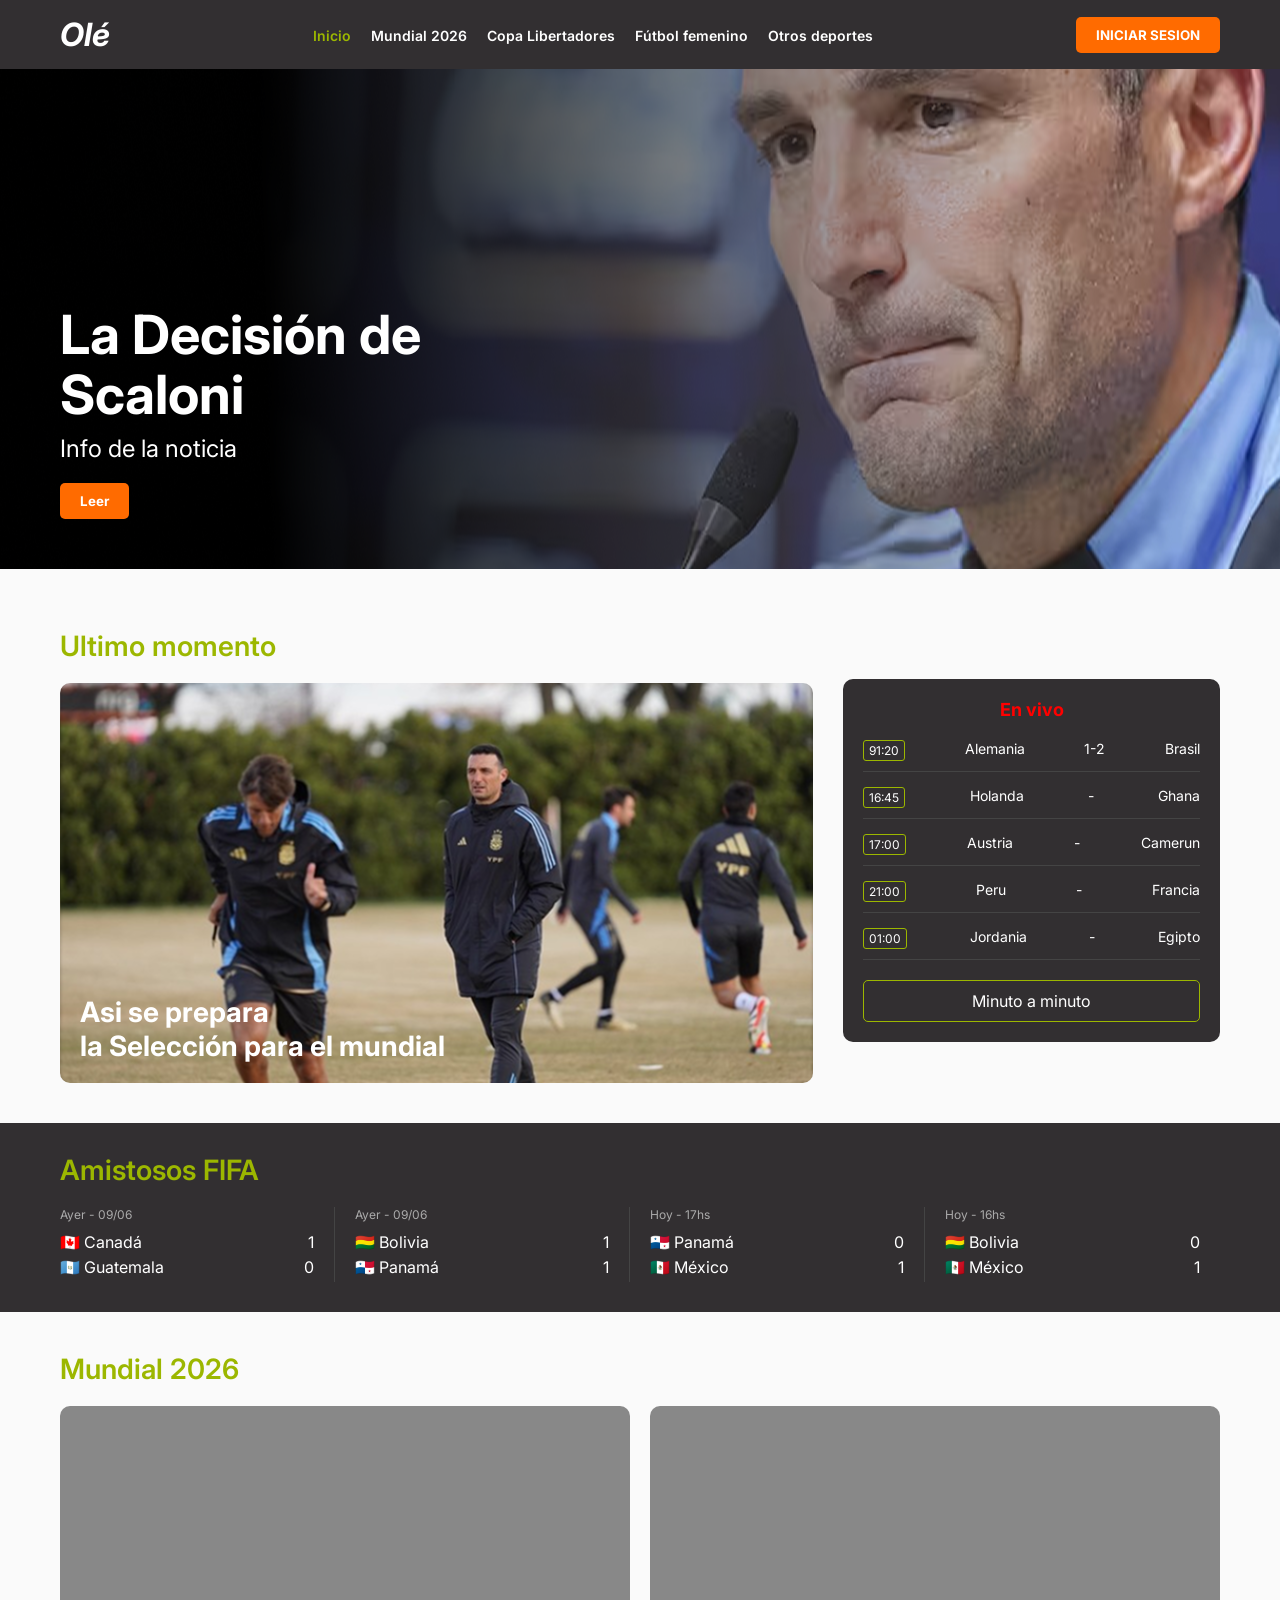
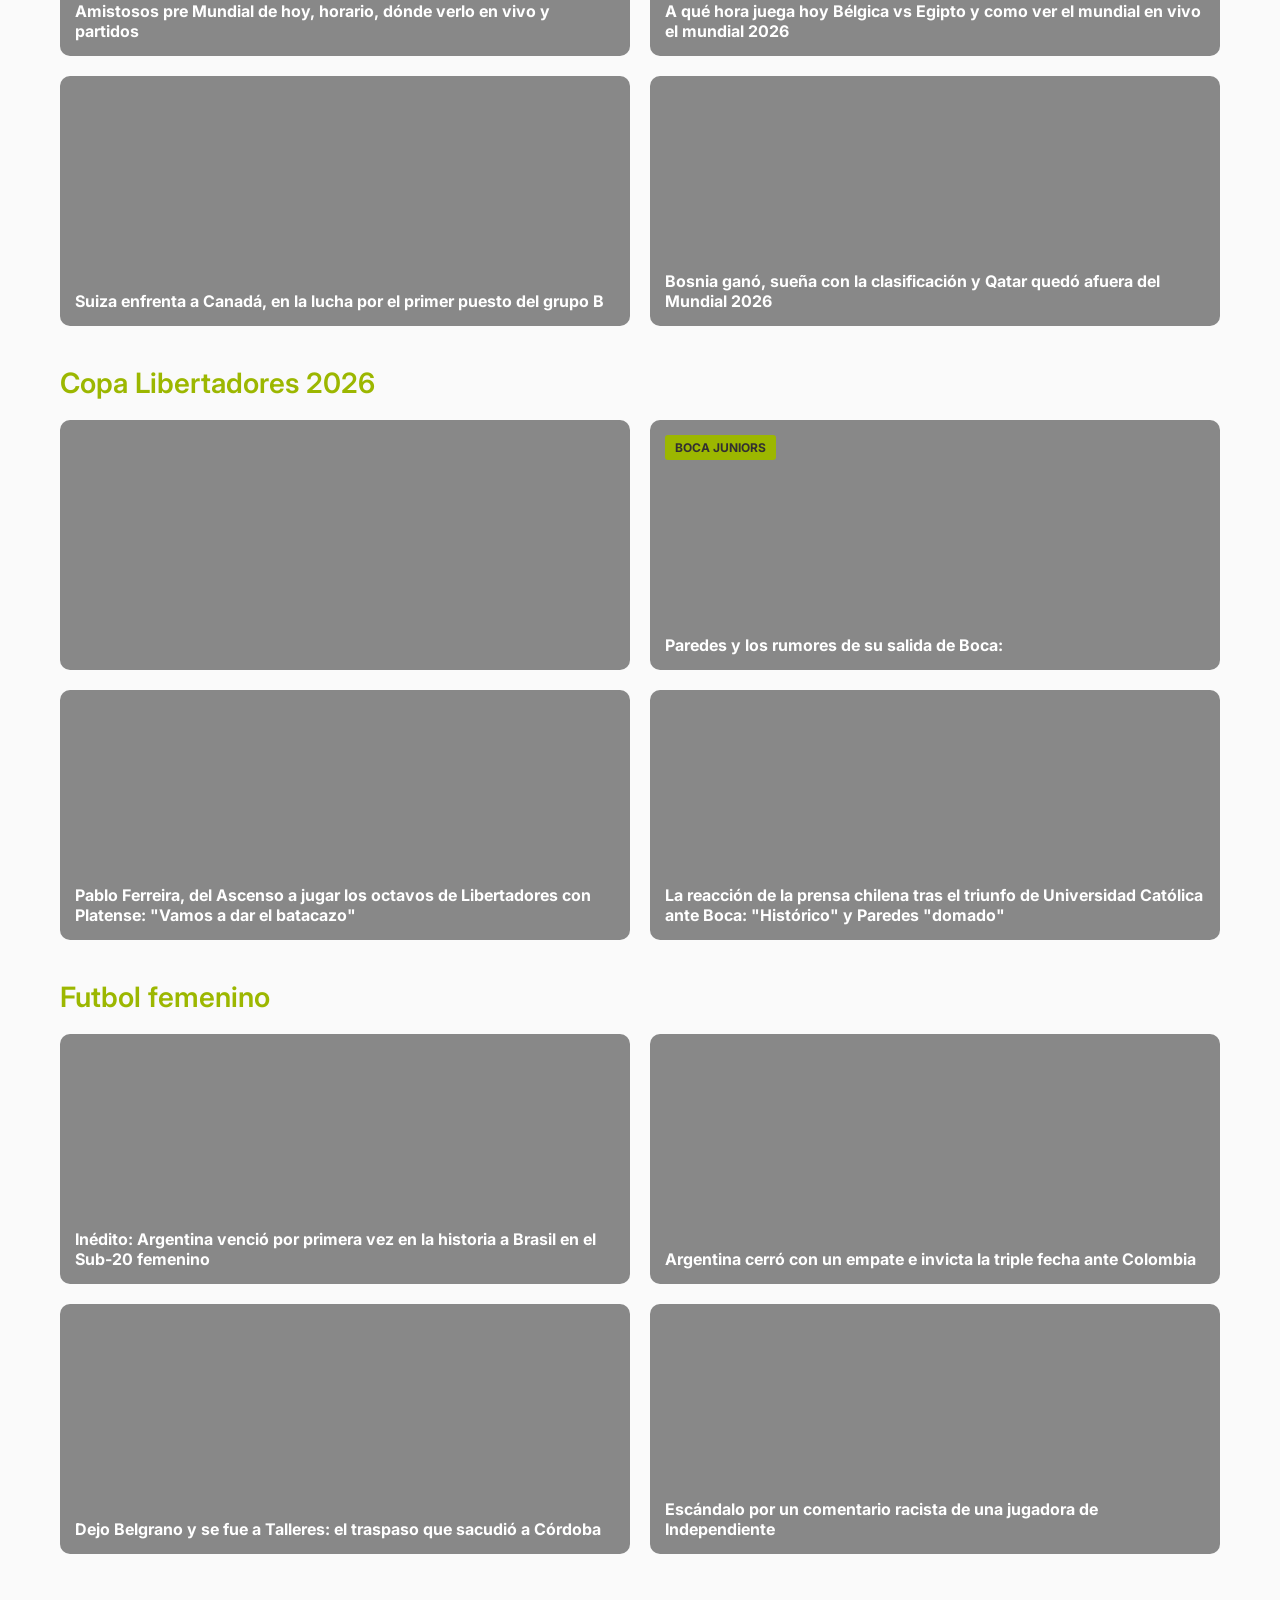
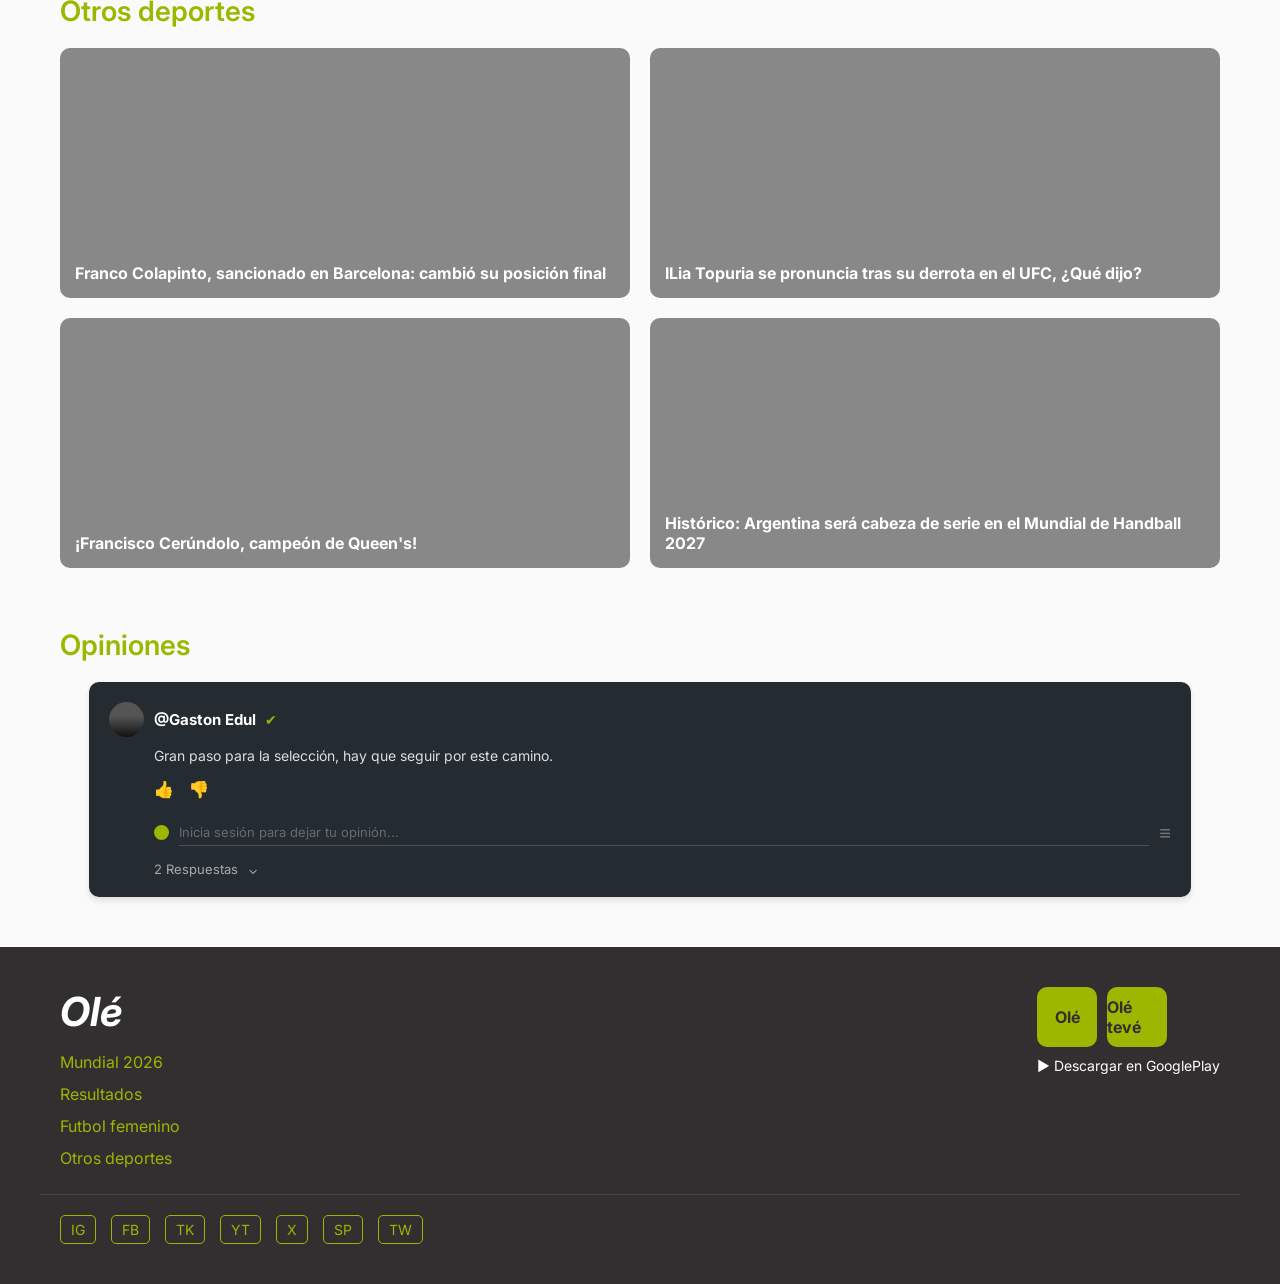
==== OleWEB-main/OleWEB-main/DiarioOle/index.html @ 4433b00c "Add files via upload" ====
<!DOCTYPE html>
<html lang="es">
<head>
    <meta charset="UTF-8">
    <meta name="viewport" content="width=device-width, initial-scale=1.0">
    <title>Olé - Inicio</title>
    <link href="https://fonts.googleapis.com/css2?family=Inter:wght@400;600;700&display=swap" rel="stylesheet">
    <link rel="stylesheet" href="style.css">
</head>
<body>

    <header class="main-header">
        <div class="container header-container">
            <div class="hamburger-menu" onclick="toggleMenu()">☰</div>
        <div class="logo" onclick="window.location.href='index.html'">Olé</div>
            <nav class="main-nav" id="mainNav">
                <ul>
                    <li><a href="index.html" class="active">Inicio</a></li>
                    <li><a href="mundial2026.html">Mundial 2026</a></li>
                    <li><a href="copalibertadores.html">Copa Libertadores</a></li>
                    <li><a href="femenino.html">Fútbol femenino</a></li>
                    <li><a href="otros-deportes.html">Otros deportes</a></li>
                </ul>
            </nav>
            
            <div class="auth-section">
                <div id="login-btn-container">
                    <button class="btn-login" onclick="toggleLoginModal()">INICIAR SESION</button>
                </div>
                <div id="user-profile-container" style="display: none; align-items: center; gap: 10px; color: white; font-weight: bold; cursor: pointer;" onclick="window.location.href='perfil.html'" title="Ver mi perfil">
                    <div style="width: 35px; height: 35px; background-color: var(--text-green); border-radius: 50%; display: flex; align-items: center; justify-content: center; font-size: 14px; color: var(--bg-dark);">US</div>
                    <span class="user-name-hide-mobile">Usuario</span>
                </div>
            </div>
        </div>
    </header>

    <section class="hero img-placeholder" style="background-image: url('img/1.png');">
        <div class="container hero-content">
            <h1>La Decisión de<br>Scaloni</h1>
            <p>Info de la noticia</p>
            <button class="btn-primary" onclick="window.location.href='noticia.html'">Leer</button>
        </div>
    </section>

    <main class="container main-layout">
        <section class="col-noticias">
            <h2 class="section-title">Ultimo momento</h2>
            <a href="noticia.html" style="text-decoration: none; display: block;">
                <div class="card-large img-placeholder" style="background-image: url('img/2.png');">
                    <div class="card-overlay">
                        <h3>Asi se prepara<br>la Selección para el mundial</h3>
                    </div>
                </div>
            </a>
        </section>

        <aside class="col-sidebar">
            <div class="live-widget">
                <div class="live-header">
                    <span class="live-dot"></span> En vivo
                </div>
                <ul class="match-list">
                    <li><span class="time active">91:20</span> Alemania <span>1-2</span> Brasil</li>
                    <li><span class="time">16:45</span> Holanda <span>-</span> Ghana</li>
                    <li><span class="time">17:00</span> Austria <span>-</span> Camerun</li>
                    <li><span class="time">21:00</span> Peru <span>-</span> Francia</li>
                    <li><span class="time">01:00</span> Jordania <span>-</span> Egipto</li>
                </ul>
                <a href="minuto.html" class="btn-outline" style="display:block; text-align:center; text-decoration:none;">Minuto a minuto</a>
            </div>
        </aside>
    </main>

    <section class="amistosos-ticker">
        <div class="container">
            <h2 class="section-title dark-mode">Amistosos FIFA</h2>
            <div class="ticker-grid">
                <div class="match-col">
                    <p class="date">Ayer - 09/06</p>
                    <p>🇨🇦 Canadá <span>1</span></p>
                    <p>🇬🇹 Guatemala <span>0</span></p>
                </div>
                <div class="match-col">
                    <p class="date">Ayer - 09/06</p>
                    <p>🇧🇴 Bolivia <span>1</span></p>
                    <p>🇵🇦 Panamá <span>1</span></p>
                </div>
                <div class="match-col">
                    <p class="date">Hoy - 17hs</p>
                    <p>🇵🇦 Panamá <span>0</span></p>
                    <p>🇲🇽 México <span>1</span></p>
                </div>
                <div class="match-col">
                    <p class="date">Hoy - 16hs</p>
                    <p>🇧🇴 Bolivia <span>0</span></p>
                    <p>🇲🇽 México <span>1</span></p>
                </div>
            </div>
        </div>
    </section>

    <!-- GRILLA COMPLETA DE 16 NOTICIAS -->
    <div class="container categories-layout">
        
        <section class="category-section">
            <h2 class="section-title">Mundial 2026</h2>
            <div class="grid-2-col">
                <div class="news-card img-placeholder" style="background-image: url('img/mundial1.jpg');">
                    <div class="card-overlay">
                        <h4>Amistosos pre Mundial de hoy, horario, dónde verlo en vivo y partidos</h4>
                    </div>
                </div>
                <div class="news-card img-placeholder" style="background-image: url('img/mundial2.jpg');">
                    <div class="card-overlay">
                        <h4>A qué hora juega hoy Bélgica vs Egipto y como ver el mundial en vivo el mundial 2026</h4>
                    </div>
                </div>
                <div class="news-card img-placeholder" style="background-image: url('img/mundial3.jpg');">
                    <div class="card-overlay">
                        <h4>Suiza enfrenta a Canadá, en la lucha por el primer puesto del grupo B</h4>
                    </div>
                </div>
                <div class="news-card img-placeholder" style="background-image: url('img/mundial4.jpg');">
                    <div class="card-overlay">
                        <h4>Bosnia ganó, sueña con la clasificación y Qatar quedó afuera del Mundial 2026</h4>
                    </div>
                </div>
            </div>
        </section>

        <section class="category-section">
            <h2 class="section-title">Copa Libertadores 2026</h2>
            <div class="grid-2-col">
                <div class="news-card img-placeholder" style="background-image: url('img/libertadores1.jpg');">
                </div>
                <div class="news-card img-placeholder" style="background-image: url('img/libertadores2.jpg');">
                    <span class="badge">BOCA JUNIORS</span>
                    <div class="card-overlay">
                        <h4>Paredes y los rumores de su salida de Boca:</h4>
                    </div>
                </div>
                <div class="news-card img-placeholder" style="background-image: url('img/libertadores3.jpg');">
                    <div class="card-overlay">
                        <h4>Pablo Ferreira, del Ascenso a jugar los octavos de Libertadores con Platense: "Vamos a dar el batacazo"</h4>
                    </div>
                </div>
                <div class="news-card img-placeholder" style="background-image: url('img/libertadores4.jpg');">
                    <div class="card-overlay">
                        <h4>La reacción de la prensa chilena tras el triunfo de Universidad Católica ante Boca: "Histórico" y Paredes "domado"</h4>
                    </div>
                </div>
            </div>
        </section>

        <section class="category-section">
            <h2 class="section-title">Futbol femenino</h2>
            <div class="grid-2-col">
                <div class="news-card img-placeholder" style="background-image: url('img/fem1.jpg');">
                    <div class="card-overlay">
                        <h4>Inédito: Argentina venció por primera vez en la historia a Brasil en el Sub-20 femenino</h4>
                    </div>
                </div>
                <div class="news-card img-placeholder" style="background-image: url('img/fem2.jpg');">
                    <div class="card-overlay">
                        <h4>Argentina cerró con un empate e invicta la triple fecha ante Colombia</h4>
                    </div>
                </div>
                <div class="news-card img-placeholder" style="background-image: url('img/fem3.jpg');">
                    <div class="card-overlay">
                        <h4>Dejo Belgrano y se fue a Talleres: el traspaso que sacudió a Córdoba</h4>
                    </div>
                </div>
                <div class="news-card img-placeholder" style="background-image: url('img/fem4.jpg');">
                    <div class="card-overlay">
                        <h4>Escándalo por un comentario racista de una jugadora de Independiente</h4>
                    </div>
                </div>
            </div>
        </section>

        <section class="category-section">
            <h2 class="section-title">Otros deportes</h2>
            <div class="grid-2-col">
                <div class="news-card img-placeholder" style="background-image: url('img/otros1.jpg');">
                    <div class="card-overlay">
                        <h4>Franco Colapinto, sancionado en Barcelona: cambió su posición final</h4>
                    </div>
                </div>
                <div class="news-card img-placeholder" style="background-image: url('img/otros2.jpg');">
                    <div class="card-overlay">
                        <h4>ILia Topuria se pronuncia tras su derrota en el UFC, ¿Qué dijo?</h4>
                    </div>
                </div>
                <div class="news-card img-placeholder" style="background-image: url('img/otros3.jpg');">
                    <div class="card-overlay">
                        <h4>¡Francisco Cerúndolo, campeón de Queen's!</h4>
                    </div>
                </div>
                <div class="news-card img-placeholder" style="background-image: url('img/otros4.jpg');">
                    <div class="card-overlay">
                        <h4>Histórico: Argentina será cabeza de serie en el Mundial de Handball 2027</h4>
                    </div>
                </div>
            </div>
        </section>

    </div>

    <!-- SECCIÓN EJEMPLO DE COMENTARIOS (FLOTANTE) -->
    <div class="container" style="margin-bottom: 50px;">
        <h2 class="section-title">Opiniones</h2>
        
        <div class="comment-card-dark">
            <div class="main-comment">
                <div class="comment-header">
                    <div class="avatar img-placeholder"></div>
                    <div class="user-info"><strong>@Gaston Edul</strong> <span class="verified">✔</span></div>
                </div>
                <p class="comment-text">Gran paso para la selección, hay que seguir por este camino.</p>
                <div class="comment-actions">
                    <span class="icon" onclick="handleReaction(this, 'like')">👍</span> 
                    <span class="icon" onclick="handleReaction(this, 'dislike')">👎</span>
                </div>
            </div>
            
            <div class="comment-reply-section">
                <div class="reply-input-container">
                    <div class="input-avatar-placeholder logged-out-dot"></div>
                    <input type="text" disabled placeholder="Inicia sesión para dejar tu opinión..." class="restricted-input" onkeypress="handleCommentSubmit(event, this)">
                    <span class="icon-lines">≡</span>
                </div>
                <div class="new-comments-container"></div>
            </div>
            
            <div class="comment-footer">
                2 Respuestas <span>⌄</span>
            </div>
        </div>
    </div>

    <footer class="main-footer">
        <div class="container footer-grid">
            <div class="footer-links">
                <div class="logo-footer" onclick="window.location.href='index.html'">Olé</div>
                <ul>
                    <li><a href="mundial2026.html">Mundial 2026</a></li>
                    <li><a href="copalibertadores.html">Resultados</a></li>
                    <li><a href="femenino.html">Futbol femenino</a></li>
                    <li><a href="otros-deportes.html">Otros deportes</a></li>
                </ul>
            </div>
            <div class="footer-apps">
                <div class="app-icons">
                    <div class="app-box">Olé</div>
                    <div class="app-box">Olé tevé</div>
                </div>
                <div class="google-play">
                    ▶ Descargar en GooglePlay
                </div>
            </div>
        </div>
        <div class="container footer-social">
            <span class="social-icon">IG</span><span class="social-icon">FB</span><span class="social-icon">TK</span><span class="social-icon">YT</span><span class="social-icon">X</span><span class="social-icon">SP</span><span class="social-icon">TW</span>
        </div>
    </footer>

    <!-- MODAL DE LOGIN GLOBAL -->
    <div id="loginModal" class="modal-overlay" onclick="closeModalOutside(event)">
        <div class="new-login-modal">
            <div class="modal-left">
                <span class="modal-close-mobile" onclick="toggleLoginModal()">✕</span>
                <h2 class="modal-form-title">Datos personales</h2>
                <form onsubmit="doLogin(event)">
                    <div class="input-group">
                        <label>Nombre y apellidos</label>
                        <input type="text" placeholder="Nombre y apellidos" required>
                    </div>
                    <div class="input-group">
                        <label>Edad</label>
                        <input type="number" placeholder="Edad" required>
                    </div>
                    <div class="input-group">
                        <label>Numero de documento</label>
                        <input type="text" placeholder="Numero de documento" required>
                    </div>
                    <div class="input-group">
                        <label>Correo electrónico</label>
                        <input type="email" placeholder="Correo electronico" required>
                    </div>
                    
                    <div class="input-group">
                        <label>¿Qué secciones son de tu interes?</label>
                        <div class="custom-multi-select">
                            <div class="select-box" onclick="toggleMultiSelect()">Seleccionar categorias <span>↓</span></div>
                            <div class="select-options" id="multiSelectOptions">
                                <label><input type="checkbox" value="1"> Mundial 2026</label>
                                <label><input type="checkbox" value="2"> Copa Libertadores</label>
                                <label><input type="checkbox" value="3"> Fútbol femenino</label>
                                <label><input type="checkbox" value="4"> Otros deportes</label>
                            </div>
                        </div>
                    </div>

                    <div class="checkbox-group">
                        <label class="custom-checkbox">
                            <input type="checkbox" required>
                            <span class="checkmark"></span>
                            <p>¿Acepta los terminos y condiciones que proporciona dicho sorteo?</p>
                        </label>
                    </div>
                    <div class="checkbox-group">
                        <label class="custom-checkbox">
                            <input type="checkbox">
                            <span class="checkmark"></span>
                            <p>¿Acepta recibir correos electronicos por parte de nuestro equipo de comunicación y marketing digital?</p>
                        </label>
                    </div>

                    <button type="submit" class="btn-submit-form">Ingresar a mi cuenta</button>
                </form>
            </div>
            <div class="modal-right img-placeholder" style="background-image: url('img/scaloni.jpg');">
                <span class="modal-close-desktop" onclick="toggleLoginModal()">✕</span>
                <div class="modal-right-overlay">
                    <h3>El fútbol, al<br>alcance de la<br>mano</h3>
                    <p>Registrate para no perderte las noticias de ultimo momento y poder participar de los debates en el minuto a minuto de cada encuentro!</p>
                </div>
            </div>
        </div>
    </div>

    <!-- SCRIPT GLOBAL -->
    <script>
        document.addEventListener('DOMContentLoaded', () => {
            if (localStorage.getItem('ole_user_logged') === 'true') {
                enableUserSession();
            }
        });

        function toggleMenu() {
            document.getElementById('mainNav').classList.toggle('show');
        }

        function toggleLoginModal() {
            const modal = document.getElementById('loginModal');
            modal.style.display = modal.style.display === 'flex' ? 'none' : 'flex';
        }

        function closeModalOutside(event) {
            const modal = document.getElementById('loginModal');
            if (event.target === modal) {
                toggleLoginModal();
            }
        }

        function toggleMultiSelect() {
            document.getElementById('multiSelectOptions').classList.toggle('show');
        }

        function doLogin(event) {
            event.preventDefault(); 
            const inputs = event.target.querySelectorAll('input[type="text"]');
            let nameVal = "Usuario";
            if(inputs.length > 0) nameVal = inputs[0].value;
            
            localStorage.setItem('ole_user_logged', 'true');
            localStorage.setItem('ole_user_name', nameVal);
            
            const words = nameVal.trim().split(' ');
            let initials = '';
            if (words.length > 1) {
                initials = words[0][0] + words[1][0];
            } else {
                initials = words[0][0] + (words[0][1] || '');
            }
            localStorage.setItem('ole_user_initials', initials.toUpperCase());

            enableUserSession();
            toggleLoginModal();
        }

        function doLogout() {
            localStorage.removeItem('ole_user_logged');
            location.reload();
        }

        function enableUserSession() {
            const loginBtn = document.getElementById('login-btn-container');
            const userProfile = document.getElementById('user-profile-container');
            const userName = localStorage.getItem('ole_user_name') || 'Usuario';
            const userInitials = localStorage.getItem('ole_user_initials') || 'US';

            if(loginBtn) loginBtn.style.display = 'none';
            if(userProfile) {
                userProfile.style.display = 'flex';
                userProfile.querySelector('.user-name-hide-mobile').innerText = userName;
                userProfile.querySelector('div').innerText = userInitials;
            }
            
            const restrictedInputs = document.querySelectorAll('.restricted-input');
            restrictedInputs.forEach(input => {
                input.disabled = false;
                input.placeholder = "Deja tu opinión..."; 
            });

            const avatars = document.querySelectorAll('.input-avatar-placeholder');
            avatars.forEach(avatar => {
                avatar.classList.remove('logged-out-dot');
                avatar.innerHTML = userInitials;
                avatar.style.display = 'flex';
                avatar.style.alignItems = 'center';
                avatar.style.justifyContent = 'center';
                avatar.style.fontSize = '10px';
                avatar.style.fontWeight = 'bold';
                avatar.style.color = 'var(--bg-dark)';
            });
        }

        function handleReaction(element, type) {
            if (localStorage.getItem('ole_user_logged') !== 'true') {
                alert("Debes iniciar sesión para reaccionar a los comentarios.");
                return;
            }
            
            const parent = element.parentElement;
            const likeBtn = parent.children[0];
            const dislikeBtn = parent.children[1];

            if (type === 'like') {
                if (element.classList.contains('active-like')) {
                    element.classList.remove('active-like');
                } else {
                    element.classList.add('active-like');
                    dislikeBtn.classList.remove('active-dislike');
                }
            } else {
                if (element.classList.contains('active-dislike')) {
                    element.classList.remove('active-dislike');
                } else {
                    element.classList.add('active-dislike');
                    likeBtn.classList.remove('active-like');
                }
            }
        }

        function handleCommentSubmit(event, inputElement) {
            if (event.key === 'Enter' && inputElement.value.trim() !== '') {
                const text = inputElement.value.trim();
                const container = inputElement.closest('.comment-reply-section').querySelector('.new-comments-container');
                const userName = localStorage.getItem('ole_user_name') || 'Usuario';
                const userInitials = localStorage.getItem('ole_user_initials') || 'US';
                
                const now = new Date();
                const timeStr = now.getHours().toString().padStart(2, '0') + ':' + now.getMinutes().toString().padStart(2, '0');
                
                const newComment = document.createElement('div');
                newComment.style.marginTop = '20px';
                newComment.style.marginBottom = '25px';
                newComment.style.paddingLeft = '30px'; 
                newComment.style.display = 'flex';
                newComment.style.gap = '15px';
                newComment.style.alignItems = 'flex-start';
                
                newComment.innerHTML = `
                    <span style="color: #666; font-size: 12px; margin-top: 5px; min-width: 35px;">${timeStr}</span>
                    <div style="width: 100%;">
                        <div style="display: flex; align-items: center; gap: 10px;">
                            <div style="width: 25px; height: 25px; background-color: var(--text-green); border-radius: 50%; display: flex; align-items: center; justify-content: center; font-size: 10px; color: var(--bg-dark); font-weight: bold;">${userInitials}</div>
                            <strong style="color: white; font-size: 14px;">${userName}</strong>
                        </div>
                        <p style="color: #ccc; font-size: 14px; margin: 5px 0 0 35px;">${text}</p>
                        <div class="comment-actions" style="margin-bottom: 0; padding-left: 35px; margin-top: 10px;">
                            <span class="icon" onclick="handleReaction(this, 'like')">👍</span> 
                            <span class="icon" onclick="handleReaction(this, 'dislike')">👎</span>
                        </div>
                    </div>
                `;
                
                container.appendChild(newComment);
                inputElement.value = '';
            }
        }
    </script>
</body>
</html>
---- OleWEB-main/OleWEB-main/DiarioOle/style.css ----
:root {
    --bg-dark: #322F31;
    --bg-darker: #282527;
    --text-green: #9CB700;
    --neon-green: #ccff00;
    --text-orange: #FF6B00;
    --text-light: #FFFFFF;
    --bg-body: #FAFAFA;
}

* {
    margin: 0;
    padding: 0;
    box-sizing: border-box;
    font-family: 'Inter', sans-serif;
}

html, body {
    background-color: var(--bg-body);
    color: #333;
    overflow-x: hidden; 
    width: 100%;
    position: relative;
}

.container {
    max-width: 1200px;
    margin: 0 auto;
    padding: 0 20px;
}

.img-placeholder {
    background-color: #888888;
    background-image: linear-gradient(to bottom, transparent 40%, rgba(0,0,0,0.8) 100%);
    background-size: cover;
    background-position: center;
}

/* --- HEADER RESPONSIVE --- */
.main-header {
    background-color: var(--bg-dark);
    padding: 15px 0;
}

.header-container {
    display: flex;
    justify-content: space-between;
    align-items: center;
    flex-wrap: wrap; 
}

.hamburger-menu {
    display: none;
    font-size: 28px;
    color: white;
    cursor: pointer;
}

.logo {
    color: var(--text-light);
    font-size: 32px;
    font-weight: 700;
    font-style: italic;
}

.main-nav ul {
    list-style: none;
    display: flex;
    gap: 20px;
}

.main-nav a {
    text-decoration: none;
    color: var(--text-light);
    font-weight: 600;
    font-size: 14px;
}

.main-nav a:hover, .main-nav a.active {
    color: var(--text-green);
}

.btn-login, .btn-primary {
    background-color: var(--text-orange);
    color: white;
    border: none;
    padding: 10px 20px;
    border-radius: 5px;
    font-weight: 700;
    cursor: pointer;
}

/* --- INICIO: HERO --- */
.hero {
    height: 500px;
    display: flex;
    align-items: flex-end;
    padding-bottom: 50px;
}

.hero-content {
    width: 100%;
    color: white;
}

.hero-content h1 {
    font-size: 54px;
    line-height: 1.1;
    margin-bottom: 10px;
}

.hero-content p {
    font-size: 24px;
    margin-bottom: 20px;
}

.section-title {
    color: var(--text-green);
    font-size: 28px;
    font-weight: 600;
    margin: 40px 0 20px 0;
}

.section-title.dark-mode {
    margin: 0 0 20px 0;
}

/* --- GRILLA PRINCIPAL --- */
.main-layout {
    display: grid;
    grid-template-columns: 2fr 1fr;
    gap: 30px;
    margin-top: 20px;
}

.card-large {
    height: 400px;
    border-radius: 10px;
    position: relative;
    overflow: hidden;
    display: flex;
    align-items: flex-end;
    padding: 20px;
}

.card-overlay h3, .card-overlay h4 {
    color: white;
}

.card-large .card-overlay h3 {
    font-size: 28px;
}

/* --- INICIO: SIDEBAR EN VIVO --- */
.live-widget {
    background-color: var(--bg-dark);
    border-radius: 10px;
    padding: 20px;
    color: white;
    margin-top: 90px;
}

.live-header {
    color: red;
    text-align: center;
    font-weight: bold;
    margin-bottom: 20px;
    font-size: 18px;
}

.match-list {
    list-style: none;
    margin-bottom: 20px;
}

.match-list li {
    display: flex;
    justify-content: space-between;
    margin-bottom: 15px;
    font-size: 14px;
    border-bottom: 1px solid #444;
    padding-bottom: 10px;
}

.match-list .time {
    border: 1px solid var(--text-green);
    padding: 2px 5px;
    border-radius: 3px;
    font-size: 12px;
}

.btn-outline {
    width: 100%;
    background: transparent;
    border: 1px solid var(--text-green);
    color: white;
    padding: 10px;
    border-radius: 5px;
    cursor: pointer;
}

/* --- INICIO: AMISTOSOS TICKER --- */
.amistosos-ticker {
    background-color: var(--bg-dark);
    padding: 30px 0;
    margin: 40px 0;
}

.ticker-grid {
    display: grid;
    grid-template-columns: repeat(4, 1fr);
    gap: 20px;
    color: white;
}

.match-col {
    border-right: 1px solid #444;
}

.match-col:last-child {
    border-right: none;
}

.match-col .date {
    font-size: 12px;
    color: #aaa;
    margin-bottom: 10px;
}

.match-col p {
    display: flex;
    justify-content: space-between;
    padding-right: 20px;
    margin-bottom: 5px;
}

/* --- INICIO: NOTICIAS GRID --- */
.categories-layout {
    margin-bottom: 60px;
}

.grid-2-col {
    display: grid;
    grid-template-columns: 1fr 1fr;
    gap: 20px;
}

.news-card {
    height: 250px;
    border-radius: 10px;
    position: relative;
    overflow: hidden;
    display: flex;
    align-items: flex-end;
    padding: 15px;
}

.badge {
    position: absolute;
    top: 15px;
    left: 15px;
    background-color: var(--text-green);
    color: var(--bg-dark);
    padding: 5px 10px;
    font-weight: bold;
    font-size: 12px;
    border-radius: 3px;
    z-index: 2;
}

/* --- FOOTER --- */
.main-footer {
    background-color: var(--bg-dark);
    padding: 40px 0;
    color: var(--text-green);
}

.footer-grid {
    display: flex;
    justify-content: space-between;
    border-bottom: 1px solid #444;
    padding-bottom: 20px;
    margin-bottom: 20px;
}

.logo-footer {
    color: white;
    font-size: 40px;
    font-weight: 700;
    font-style: italic;
    margin-bottom: 10px;
}

.footer-links ul {
    list-style: none;
}

.footer-links a {
    text-decoration: none;
    color: var(--text-green);
    line-height: 2;
}

.app-icons {
    display: flex;
    gap: 10px;
    margin-bottom: 10px;
}

.app-box {
    background-color: var(--text-green);
    color: var(--bg-dark);
    width: 60px;
    height: 60px;
    display: flex;
    align-items: center;
    justify-content: center;
    font-weight: bold;
    border-radius: 10px;
}

.google-play {
    color: white;
    font-size: 14px;
}

.footer-social {
    display: flex;
    gap: 15px;
}

.social-icon {
    border: 1px solid var(--text-green);
    padding: 5px 10px;
    border-radius: 5px;
    font-size: 14px;
}

/* =========================================
   ESTILOS: PAGINA FEMENINO / OTROS / NOTICIA
   ========================================= */

.hero-femenino {
    height: 450px;
    margin-top: 20px;
    display: flex;
    align-items: flex-end;
    position: relative;
}

.hero-femenino-overlay {
    width: 100%;
    background: linear-gradient(to top, rgba(0,0,0,0.8) 0%, rgba(0,0,0,0) 100%);
    padding: 30px;
}

.hero-femenino h1 {
    color: white;
    font-size: 42px;
    line-height: 1.1;
}

.news-card-femenino {
    margin-bottom: 40px;
}

.card-img-femenino {
    height: 350px;
    position: relative;
    border-radius: 5px 5px 0 0;
}

.card-title-green {
    background-color: var(--text-green);
    padding: 15px 20px;
    border-radius: 0 0 5px 5px;
}

.card-title-green h2 {
    color: white;
    font-size: 24px;
    font-weight: 700;
}

/* TITULOS EN NOTICIAS RELACIONADAS */
.sidebar-card {
    margin-bottom: 20px;
    border-radius: 5px;
    overflow: hidden;
}

.sidebar-img {
    height: 180px;
}

.sidebar-text {
    background-color: #E2D7D7;
    padding: 15px;
    font-size: 14px;
    line-height: 1.4;
    color: #333;
}

.sidebar-text h4 {
    font-size: 16px;
    color: #000;
    margin-bottom: 8px;
    font-weight: 700;
    line-height: 1.2;
}

.article-meta {
    display: flex;
    justify-content: space-between;
    font-size: 16px;
    color: #000;
    margin: 20px 0;
}

.article-meta span {
    font-weight: 700;
}

.article-content p {
    font-size: 16px;
    line-height: 1.5;
    color: #333;
    margin-bottom: 20px;
}

.article-content strong {
    font-weight: 700;
    color: #000;
}

.article-inline-img {
    width: 100%;
    border-radius: 5px;
    margin-bottom: 20px;
    object-fit: cover;
}

.info-box {
    background-color: var(--bg-dark);
    border-left: 4px solid var(--text-green);
    padding: 20px;
    color: white;
    margin-bottom: 30px;
    border-radius: 5px;
}

.info-box-title {
    color: var(--text-green);
    font-size: 18px;
    font-weight: 600;
    margin-bottom: 15px;
    display: flex;
    align-items: center;
    gap: 10px;
}

.info-box p {
    margin-bottom: 10px;
    color: #ccc;
    font-size: 15px;
}

.info-box strong {
    color: white;
}

/* =========================================
   ESTILOS: RESULTADOS (LLAVES DE TORNEO)
   ========================================= */

.bracket-section {
    margin-bottom: 50px;
}

.bracket-wrapper {
    display: flex;
    justify-content: space-between;
    margin-bottom: 30px;
    padding-top: 10px;
    overflow-x: auto; 
}

.bracket-col {
    display: flex;
    flex-direction: column;
    justify-content: space-around;
    min-width: 120px;
    width: 14%;
    gap: 15px;
}

.bracket-header {
    text-align: center;
    font-size: 14px;
    margin-bottom: 10px;
    color: #333;
}

.match-box {
    background-color: #E2D7D7;
    border-radius: 5px;
    padding: 5px 10px;
    font-size: 12px;
    color: #333;
    display: flex;
    flex-direction: column;
    gap: 5px;
}

.match-box.empty {
    height: 45px;
}

.team {
    display: flex;
    align-items: center;
    gap: 5px;
    border-bottom: 1px solid rgba(0,0,0,0.1);
    padding-bottom: 4px;
}

.team:last-child {
    border-bottom: none;
    padding-bottom: 0;
}

/* =========================================
   ESTILOS DARK MODE: MINUTO A MINUTO
   ========================================= */

.dark-page {
    background-color: #000000;
    color: #ffffff;
}

.dark-page .main-header {
    border-bottom: 1px solid #1a1a1a;
}

.dark-scoreboard {
    border: 1px solid var(--neon-green);
    background-color: #171B20;
    border-radius: 10px;
    display: flex;
    justify-content: space-around;
    align-items: center;
    margin: 40px 0;
    padding: 30px;
}

.dark-scoreboard .team {
    display: flex;
    flex-direction: column;
    align-items: center;
    border: none;
}

.flag-circle {
    width: 120px;
    height: 120px;
    border-radius: 50%;
    margin-bottom: 15px;
}

.germany-flag { background: linear-gradient(to bottom, #000 33.3%, #dd0000 33.3%, #dd0000 66.6%, #ffce00 66.6%); }
.brazil-flag { background: radial-gradient(circle, #002776 25%, #fedf00 26%, #fedf00 55%, #009b3a 56%); }

.germany-flag-small { width: 24px; height: 24px; border-radius: 50%; background: linear-gradient(to bottom, #000 33.3%, #dd0000 33.3%, #dd0000 66.6%, #ffce00 66.6%); }
.brazil-flag-small { width: 24px; height: 24px; border-radius: 50%; background: radial-gradient(circle, #002776 25%, #fedf00 26%, #fedf00 55%, #009b3a 56%); }

.dark-scoreboard h2 {
    font-size: 32px;
    font-weight: 400;
    color: white;
}

.score-center {
    display: flex;
    flex-direction: column;
    align-items: center;
}

.live-badge-dark {
    border: 1px solid red; color: red; padding: 5px 20px; border-radius: 20px;
    font-weight: bold; display: inline-flex; align-items: center; gap: 8px; margin-bottom: 10px;
}

.live-badge-dark .red-dot { width: 12px; height: 12px; background-color: red; border-radius: 50%; }

.score-center .score-numbers { font-size: 48px; font-weight: 700; margin-bottom: 5px; }
.score-center .match-time { font-size: 18px; color: #999; }

.live-layout-dark { display: grid; grid-template-columns: 1.5fr 1fr; gap: 30px; margin-bottom: 50px; }
.timeline-col-dark { display: flex; flex-direction: column; gap: 15px; }

.timeline-card-dark { border-radius: 10px; padding: 20px; display: flex; align-items: center; gap: 20px; font-size: 18px; }
.timeline-card-dark:nth-child(1) { background-color: #262E35; }
.timeline-card-dark:nth-child(1) .t-time, .timeline-card-dark:nth-child(1) .t-event { color: #ffffff; font-weight: bold; }
.timeline-card-dark:nth-child(2) { background-color: #21282E; }
.timeline-card-dark:nth-child(2) .t-time, .timeline-card-dark:nth-child(2) .t-event { color: #e0e0e0; }
.timeline-card-dark:nth-child(3) { background-color: #1C2227; }
.timeline-card-dark:nth-child(3) .t-time, .timeline-card-dark:nth-child(3) .t-event { color: #d0d0d0; }
.timeline-card-dark:nth-child(4) { background-color: #171C20; }
.timeline-card-dark:nth-child(4) .t-time, .timeline-card-dark:nth-child(4) .t-event { color: #a0a0a0; }
.timeline-card-dark:nth-child(5) { background-color: #121619; }
.timeline-card-dark:nth-child(5) .t-time, .timeline-card-dark:nth-child(5) .t-event { color: #808080; }
.timeline-card-dark:nth-child(6) { background-color: #0D1012; }
.timeline-card-dark:nth-child(6) .t-time, .timeline-card-dark:nth-child(6) .t-event { color: #606060; }

.t-time { font-size: 24px; width: 60px; }
.t-event { flex-grow: 1; }
.t-flag-wrapper { position: relative; display: inline-block; width: 24px; height: 24px; }
.t-icon-overlay { position: absolute; bottom: -6px; right: -6px; font-size: 16px; z-index: 2; }

/* CHAT DARK & ENCUESTA INTERACTIVA (TWITCH EFFECT) */
.chat-widget-dark {
    position: relative; background-color: #171B20; border: 1px solid var(--neon-green);
    border-radius: 10px; padding: 20px; display: flex; flex-direction: column; height: 500px;
}

.chat-top { display: flex; justify-content: space-between; align-items: center; margin-bottom: 15px; }
.chat-widget-dark .chat-title { color: var(--neon-green); font-size: 24px; font-weight: 400; }
.chat-viewers { color: white; font-weight: bold; }

.chat-poll-banner {
    background-color: rgba(255, 255, 255, 0.05); padding: 10px; border-radius: 5px;
    margin-bottom: 20px; color: white; text-align: center; cursor: pointer;
    border: 1px solid transparent; transition: all 0.3s ease;
}
.chat-poll-banner:hover { border-color: var(--neon-green); background-color: rgba(204, 255, 0, 0.1); }

.chat-poll-container {
    display: none; position: absolute; top: 65px; left: 20px; right: 20px;
    background-color: #1e262c; border: 1px solid var(--neon-green); border-radius: 10px;
    padding: 15px; z-index: 10; box-shadow: 0px 4px 15px rgba(0,0,0,0.8); color: white;
}

.poll-header { display: flex; justify-content: space-between; align-items: center; margin-bottom: 15px; font-size: 16px; }
.poll-close { cursor: pointer; font-size: 20px; font-weight: bold; }
.poll-close:hover { color: red; }
.poll-options { display: flex; justify-content: space-between; gap: 10px; }
.poll-btn {
    background: transparent; border: 1px solid var(--neon-green); color: white;
    padding: 8px 0; flex: 1; border-radius: 5px; cursor: pointer; font-size: 14px; transition: background 0.3s ease;
}
.poll-btn:hover { background: rgba(204, 255, 0, 0.1); }
.poll-results { margin-top: 15px; }
.results-labels { display: flex; justify-content: space-between; font-size: 12px; margin-bottom: 5px; color: #ccc; }
.results-bars { display: flex; height: 4px; border-radius: 2px; overflow: hidden; gap: 2px; }
.bar-ger { background-color: red; transition: width 1s ease; }
.bar-emp { background-color: #555; transition: width 1s ease; }
.bar-bra { background-color: #009b3a; transition: width 1s ease; }

.chat-messages {
    flex-grow: 1; overflow-y: auto; max-height: 270px; display: flex; flex-direction: column;
    gap: 15px; margin-bottom: 20px; padding-right: 5px; scroll-behavior: smooth;
}
.chat-messages::-webkit-scrollbar { width: 6px; }
.chat-messages::-webkit-scrollbar-track { background: transparent; }
.chat-messages::-webkit-scrollbar-thumb { background: rgba(255,255,255,0.2); border-radius: 3px; }

.chat-msg { display: flex; gap: 15px; font-size: 14px; color: #ccc; }
.msg-time { font-size: 12px; color: #666; min-width: 40px; margin-top: 5px; }
.chat-msg strong { color: white; font-size: 15px; }
.chat-avatar { width: 35px; height: 35px; border-radius: 50%; flex-shrink: 0; }

.chat-input-box-dark {
    display: flex; background: #e0e0e0; padding: 10px 15px; border-radius: 5px; align-items: center;
}
.chat-input-box-dark input { border: none; background: transparent; width: 100%; outline: none; color: #333; font-size: 14px; }

/* ESTADISTICAS DARK */
.stats-full-dark { margin-bottom: 50px; }
.stats-box-dark { background-color: #171B20; border: 1px solid var(--neon-green); border-radius: 10px; padding: 40px; }
.stats-box-dark .stats-header { color: white; font-size: 24px; text-align: center; margin-bottom: 40px; font-weight: bold; }
.stat-row-dark { margin-bottom: 30px; }
.stat-labels-dark { display: flex; justify-content: space-between; font-size: 18px; font-weight: bold; margin-bottom: 10px; color: white; }
.stat-title { color: #aaa; font-size: 14px; font-weight: normal; text-transform: uppercase; }
.stat-bar-bg-dark { background-color: #000; height: 12px; border-radius: 6px; display: flex; overflow: hidden; }
.stat-bar-fill-dark { background-color: #d1d1d1; height: 100%; }

/* FORMACIONES E INFO DARK */
.formations-info-layout { display: grid; grid-template-columns: 2fr 1fr; gap: 30px; margin-bottom: 50px; }
.section-title-dark { color: white; font-size: 18px; text-align: center; margin-bottom: 20px; font-weight: bold; }
.pitches-container { display: flex; gap: 20px; }
.pitch { background-color: #0b4513; border: 1px solid var(--neon-green); border-radius: 10px; flex: 1; height: 350px; position: relative; padding: 20px; }
.pitch-dot { width: 14px; height: 14px; background-color: white; border-radius: 50%; position: absolute; }
.pitch-dot:nth-child(1) { bottom: 10%; left: 50%; transform: translateX(-50%); } 
.pitch-dot:nth-child(2) { bottom: 30%; left: 15%; } 
.pitch-dot:nth-child(3) { bottom: 30%; left: 38%; } 
.pitch-dot:nth-child(4) { bottom: 30%; left: 62%; } 
.pitch-dot:nth-child(5) { bottom: 30%; left: 85%; } 
.pitch-dot:nth-child(6) { bottom: 60%; left: 15%; } 
.pitch-dot:nth-child(7) { bottom: 60%; left: 38%; } 
.pitch-dot:nth-child(8) { bottom: 60%; left: 62%; } 
.pitch-dot:nth-child(9) { bottom: 60%; left: 85%; } 
.pitch-dot:nth-child(10) { bottom: 85%; left: 35%; } 
.pitch-dot:nth-child(11) { bottom: 85%; left: 65%; }

.info-box-dark {
    background-color: #171B20; border: 1px solid var(--neon-green); border-radius: 10px;
    padding: 30px; height: 350px; display: flex; flex-direction: column; justify-content: center;
}
.info-box-dark .info-row { margin-bottom: 30px; display: flex; align-items: flex-start; gap: 15px; }
.info-box-dark .icon { font-size: 24px; }
.info-box-dark .info-text strong { color: white; font-size: 16px; }
.info-box-dark .info-text p { color: #999; font-size: 14px; margin-top: 5px; }

/* HISTORIAL DARK */
.history-layout-dark { margin-bottom: 80px; }
.history-title-dark { color: white; font-size: 18px; font-weight: bold; margin-bottom: 25px; margin-top: 50px; }
.history-boxes-dark { display: flex; flex-wrap: wrap; gap: 20px; }
.h-box-dark { background-color: #000; border: 1px solid #333; border-radius: 10px; padding: 25px 10px 20px 10px; flex: 1; min-width: 140px; text-align: center; position: relative; }
.h-box-dark.win { border-color: var(--neon-green); }
.h-box-dark.loss { border-color: red; }
.h-box-dark .h-badge { position: absolute; top: -10px; left: 50%; transform: translateX(-50%); font-size: 10px; color: black; padding: 3px 12px; border-radius: 4px; font-weight: bold; }
.h-box-dark.win .h-badge { background-color: var(--neon-green); }
.h-box-dark.loss .h-badge { background-color: red; color: white; }
.h-score-dark { font-size: 26px; font-weight: bold; display: flex; justify-content: center; align-items: center; gap: 15px; color: white; }

/* RESTRICCIONES */
.restricted-input:disabled { cursor: not-allowed; opacity: 0.5; }

/* NUEVO MODAL LOGIN */
.modal-overlay { display: none; position: fixed; top: 0; left: 0; width: 100%; height: 100%; background: rgba(0,0,0,0.8); z-index: 1000; align-items: center; justify-content: center; }
.new-login-modal { display: flex; width: 900px; max-width: 95%; border-radius: 15px; overflow: hidden; background-color: #fff; box-shadow: 0px 5px 30px rgba(0,0,0,0.5); position: relative; }
.modal-left { flex: 1; padding: 40px; background-color: #ffffff; position: relative; }
.modal-right { flex: 1; position: relative; background-size: cover; background-position: center; }
.modal-right-overlay { position: absolute; top: 0; left: 0; width: 100%; height: 100%; background: linear-gradient(to right, rgba(0,0,0,0.2) 0%, rgba(0,0,0,0.8) 100%); display: flex; flex-direction: column; justify-content: center; padding: 40px; color: white; }
.modal-right-overlay h3 { font-size: 40px; font-weight: 700; line-height: 1.1; margin-bottom: 20px; text-align: right; }
.modal-right-overlay p { font-size: 14px; line-height: 1.5; text-align: right; margin-left: auto; max-width: 80%; }
.modal-close-desktop { position: absolute; top: 15px; right: 20px; font-size: 24px; color: white; cursor: pointer; z-index: 10; }
.modal-close-mobile { display: none; }
.modal-form-title { color: black; font-size: 26px; font-weight: 700; margin-bottom: 30px; text-align: center; text-transform: uppercase; }
.input-group { margin-bottom: 25px; }
.input-group label { display: block; color: var(--text-green); font-weight: 600; font-size: 14px; margin-bottom: 5px; }
.input-group input, .input-group select { width: 100%; border: none; border-bottom: 1px solid #999; padding: 8px 0; outline: none; font-size: 14px; color: #333; background: transparent; border-radius: 0; }
.custom-multi-select { position: relative; width: 100%; }
.select-box { width: 100%; padding: 8px 0; border-bottom: 1px solid #999; cursor: pointer; display: flex; justify-content: space-between; font-size: 14px; color: #777; }
.select-options { display: none; position: absolute; top: 100%; left: 0; width: 100%; background: #fff; border: 1px solid #ccc; z-index: 20; max-height: 150px; overflow-y: auto; box-shadow: 0 4px 6px rgba(0,0,0,0.1); }
.select-options.show { display: block; }
.select-options label { display: block; padding: 10px; font-size: 14px; color: #333; cursor: pointer; font-weight: normal; margin: 0; border-bottom: 1px solid #eee; }
.select-options label:hover { background: #f0f0f0; }
.select-options input { width: auto; margin-right: 10px; display: inline-block; }
.checkbox-group { margin-bottom: 20px; }
.custom-checkbox { display: flex; align-items: flex-start; position: relative; cursor: pointer; font-size: 12px; line-height: 1.4; color: #333; padding-left: 35px; }
.custom-checkbox input { position: absolute; opacity: 0; cursor: pointer; height: 0; width: 0; }
.checkmark { position: absolute; top: 0; left: 0; height: 22px; width: 22px; background-color: #e0e0e0; border: 1px solid #999; }
.custom-checkbox input:checked ~ .checkmark { background-color: var(--text-green); border-color: var(--text-green); }
.checkmark:after { content: ""; position: absolute; display: none; }
.custom-checkbox input:checked ~ .checkmark:after { display: block; }
.custom-checkbox .checkmark:after { left: 7px; top: 3px; width: 5px; height: 10px; border: solid white; border-width: 0 2px 2px 0; transform: rotate(45deg); }
.btn-submit-form { width: 100%; background-color: var(--text-orange); color: white; padding: 15px; border: none; border-radius: 5px; font-weight: bold; cursor: pointer; font-size: 16px; margin-top: 10px; transition: background 0.3s; }
.btn-submit-form:hover { background-color: #e65c00; }

/* NUEVOS COMENTARIOS OSCUROS */
.comment-card-dark {
    background-color: #242c31; border-radius: 10px; padding: 20px; width: 95%; margin: 15px auto 0 auto; color: white; box-shadow: 0 4px 6px rgba(0,0,0,0.1);
}
.comment-header { display: flex; align-items: center; margin-bottom: 10px; }
.comment-header .avatar { width: 35px; height: 35px; border-radius: 50%; margin-right: 10px; background-color: #555; }
.comment-header .user-info { font-size: 15px; }
.comment-header .verified { color: var(--text-green); margin-left: 5px; font-size: 14px; }
.main-comment .comment-text { font-size: 14px; color: #ddd; margin-bottom: 15px; padding-left: 45px; }
.comment-actions { padding-left: 45px; margin-bottom: 20px; color: #aaa; display: flex; gap: 15px; }
.comment-actions .icon { cursor: pointer; }
.reply-input-container { display: flex; align-items: center; padding-left: 45px; margin-bottom: 15px; gap: 10px; }
.input-avatar-placeholder { background-color: var(--text-green); border-radius: 50%; flex-shrink: 0; width: 25px; height: 25px; }
.input-avatar-placeholder.logged-out-dot { width: 15px; height: 15px; }
.reply-input-container input { flex-grow: 1; background: transparent; border: none; border-bottom: 1px solid #777; color: white; padding: 5px 0; outline: none; font-size: 13px; }
.reply-input-container input::placeholder { color: #aaa; }
.icon-lines { font-size: 20px; color: #777; }
.comment-footer { padding-left: 45px; font-size: 13px; color: #aaa; display: flex; align-items: center; gap: 10px; cursor: pointer; margin-top: 15px; }


/* =========================================
   ESTILOS NUEVOS: PÁGINA PERFIL
   ========================================= */

.profile-banner {
    background-color: #6C8E22;
    color: white;
    display: flex;
    align-items: flex-end;
    padding: 40px 20px 10px 20px;
    position: relative;
    min-height: 200px;
}

.profile-banner-content {
    display: flex;
    align-items: center;
    gap: 20px;
    width: 100%;
}

.profile-avatar {
    width: 120px;
    height: 120px;
    background-color: #f0b90b;
    border-radius: 50%;
    border: 4px solid #f0b90b;
    display: flex;
    align-items: center;
    justify-content: center;
    font-size: 40px;
    font-weight: bold;
    color: #333;
    overflow: hidden;
}

.profile-texts h1 {
    font-size: 36px;
    font-weight: 700;
    margin-bottom: 5px;
}

.profile-texts p {
    font-size: 16px;
    opacity: 0.9;
}

.profile-date {
    position: absolute;
    bottom: 10px;
    right: 20px;
    font-size: 14px;
    opacity: 0.8;
}

.clubs-carousel-bg {
    background-color: #2D373C;
    padding: 40px 0;
    margin-top: 20px;
}

.clubs-grid {
    display: grid;
    grid-template-columns: repeat(10, 1fr);
    gap: 20px;
    justify-items: center;
}

.club-icon {
    width: 50px;
    height: 60px;
    display: flex;
    align-items: center;
    justify-content: center;
    font-size: 12px;
    font-weight: bold;
    color: white;
    border: 2px solid rgba(255,255,255,0.1);
}

/* Simulando escudos con CSS para el perfil */
.shield-1 { border-radius: 50%; background: #55b7e6; color: white;}
.shield-2 { border-radius: 5px 5px 25px 25px; background: #00529F; color: #f0b90b;}
.shield-3 { border-radius: 5px; background: #ce1126; color: white;}
.shield-4 { border-radius: 5px 5px 25px 25px; background: white; color: red;}
.shield-5 { border-radius: 5px 5px 25px 25px; background: #75b2dd; color: white;}
.shield-6 { border-radius: 5px 5px 25px 25px; background: #ce1126; color: white;}
.shield-7 { border-radius: 5px 5px 25px 25px; background: #000; color: #ff0000;}
.shield-8 { border-radius: 5px 5px 25px 25px; background: #00529F; color: white;}
.shield-9 { border-radius: 50%; background: #000040; color: white;}
.shield-10 { border-radius: 5px 5px 25px 25px; background: #ce1126; color: white;}
.shield-11 { border-radius: 50%; background: #ffcc00; color: #00529F;}
.shield-12 { border-radius: 50%; background: #800000; color: white;}
.shield-13 { border-radius: 5px 5px 25px 25px; background: #006400; color: white;}
.shield-14 { border-radius: 5px 5px 25px 25px; background: #000040; color: white;}
.shield-15 { border-radius: 50%; background: white; color: #ce1126;}
.shield-16 { border-radius: 5px 5px 25px 25px; background: #ce1126; color: black;}
.shield-17 { border-radius: 5px 5px 25px 25px; background: #000040; color: #ff0000;}
.shield-18 { border-radius: 5px; background: #006400; color: #ffcc00;}
.shield-19 { border-radius: 5px 5px 25px 25px; background: #ce1126; color: white;}
.shield-20 { border-radius: 50%; background: #555; color: white;}

.user-info-section {
    margin: 50px auto;
}

.info-form-grid {
    display: grid;
    grid-template-columns: 1fr 1fr;
    gap: 40px 60px;
}

.info-group label {
    color: #8CB824;
    font-weight: 600;
    display: block;
    margin-bottom: 5px;
}

.info-group input {
    width: 100%;
    border: none;
    border-bottom: 1px solid #ccc;
    background: transparent;
    padding: 10px 0;
    font-size: 16px;
    color: #666;
    outline: none;
}

.info-hint {
    font-size: 12px;
    color: #999;
    margin-top: 5px;
    display: block;
}

.info-link {
    font-size: 12px;
    color: #8CB824;
    text-decoration: underline;
    margin-top: 5px;
    display: inline-block;
}

.btn-logout {
    background-color: #d9534f;
    color: white;
    border: none;
    padding: 10px 20px;
    border-radius: 5px;
    font-weight: bold;
    cursor: pointer;
    margin-top: 40px;
}


/* =========================================
   MEDIA QUERIES (TODO RESPONSIVE)
   ========================================= */

@media (max-width: 992px) {
    .main-layout { grid-template-columns: 1fr; }
    .hero { height: 400px; }
    .hero-content h1 { font-size: 40px; }
    .clubs-grid { grid-template-columns: repeat(5, 1fr); }
}

@media (max-width: 768px) {
    
    .header-container { flex-direction: row; justify-content: space-between; align-items: center; flex-wrap: wrap; }
    .hamburger-menu { display: block; order: 1; }
    .logo { order: 2; flex-grow: 1; text-align: center; margin: 0; } 
    .auth-section { order: 3; }
    
    .main-nav { 
        display: none; width: 100%; order: 4; margin-top: 15px; padding-top: 15px; border-top: 1px solid #444; 
    }
    .main-nav.show { display: block; }
    .main-nav ul { flex-direction: column; align-items: center; width: 100%; gap: 15px; }

    .user-name-hide-mobile { display: none; }

    .grid-2-col, .live-layout-dark, .formations-info-layout, .stats-layout { grid-template-columns: 1fr; }
    
    .ticker-grid { grid-template-columns: 1fr 1fr; }
    .match-col { border-bottom: 1px solid #444; padding-bottom: 10px; margin-bottom: 10px; border-right: none;}
    .match-col:nth-child(even) { border-right: none; }

    .footer-grid { flex-direction: column; gap: 20px; align-items: center; text-align: center; }
    .footer-links ul { padding-left: 0; }
    
    .dark-scoreboard { flex-direction: row; flex-wrap: wrap; text-align: center;}
    .score-center { width: 100%; order: -1; margin-bottom: 20px; }
    .flag-circle { width: 80px; height: 80px; }
    .dark-scoreboard h2 { font-size: 24px; }
    .score-center .score-numbers { font-size: 38px; }
    
    .pitches-container { flex-direction: column; }
    .pitch { height: 250px; }

    .new-login-modal { flex-direction: column; width: 100%; max-width: 400px; border-radius: 10px; }
    .modal-right { display: none; }
    .modal-left { background: linear-gradient(to bottom, #ffffff 0%, #c4c4c4 100%); padding: 30px 20px; }
    .modal-close-desktop { display: none; }
    .modal-close-mobile { display: block; position: absolute; top: 15px; right: 20px; font-size: 24px; color: #333; cursor: pointer; }
    .modal-form-title { text-transform: none; font-size: 24px; }
    .input-group input, .select-box {
        border: none; background-color: #e2e2e2; border-radius: 8px; padding: 12px 15px; box-shadow: inset 0px 1px 3px rgba(0,0,0,0.1);
    }
    .select-options { background: #e2e2e2; border: none; border-radius: 0 0 8px 8px; }
    
    .comment-card-dark { width: 100%; }
    .reply-input-container, .main-comment .comment-text, .comment-actions, .comment-footer {
        padding-left: 15px; 
    }

    /* Perfil Mobile */
    .profile-banner-content { flex-direction: column; text-align: center; }
    .profile-date { position: static; margin-top: 20px; }
    .info-form-grid { grid-template-columns: 1fr; gap: 20px; }
    .empty-group { display: none; }
}    background-position: center;
}

/* --- HEADER RESPONSIVE --- */
.main-header {
    background-color: var(--bg-dark);
    padding: 15px 0;
}

.header-container {
    display: flex;
    justify-content: space-between;
    align-items: center;
    flex-wrap: wrap; 
}

.hamburger-menu {
    display: none;
    font-size: 28px;
    color: white;
    cursor: pointer;
}

.logo {
    color: var(--text-light);
    font-size: 32px;
    font-weight: 700;
    font-style: italic;
}

.main-nav ul {
    list-style: none;
    display: flex;
    gap: 20px;
}

.main-nav a {
    text-decoration: none;
    color: var(--text-light);
    font-weight: 600;
    font-size: 14px;
}

.main-nav a:hover, .main-nav a.active {
    color: var(--text-green);
}

.btn-login, .btn-primary {
    background-color: var(--text-orange);
    color: white;
    border: none;
    padding: 10px 20px;
    border-radius: 5px;
    font-weight: 700;
    cursor: pointer;
}

/* --- INICIO: HERO --- */
.hero {
    height: 500px;
    display: flex;
    align-items: flex-end;
    padding-bottom: 50px;
}

.hero-content {
    width: 100%;
    color: white;
}

.hero-content h1 {
    font-size: 54px;
    line-height: 1.1;
    margin-bottom: 10px;
}

.hero-content p {
    font-size: 24px;
    margin-bottom: 20px;
}

.section-title {
    color: var(--text-green);
    font-size: 28px;
    font-weight: 600;
    margin: 40px 0 20px 0;
}

.section-title.dark-mode {
    margin: 0 0 20px 0;
}

/* --- GRILLA PRINCIPAL --- */
.main-layout {
    display: grid;
    grid-template-columns: 2fr 1fr;
    gap: 30px;
    margin-top: 20px;
}

.card-large {
    height: 400px;
    border-radius: 10px;
    position: relative;
    overflow: hidden;
    display: flex;
    align-items: flex-end;
    padding: 20px;
}

.card-overlay h3, .card-overlay h4 {
    color: white;
}

.card-large .card-overlay h3 {
    font-size: 28px;
}

/* --- INICIO: SIDEBAR EN VIVO --- */
.live-widget {
    background-color: var(--bg-dark);
    border-radius: 10px;
    padding: 20px;
    color: white;
    margin-top: 90px;
}

.live-header {
    color: red;
    text-align: center;
    font-weight: bold;
    margin-bottom: 20px;
    font-size: 18px;
}

.match-list {
    list-style: none;
    margin-bottom: 20px;
}

.match-list li {
    display: flex;
    justify-content: space-between;
    margin-bottom: 15px;
    font-size: 14px;
    border-bottom: 1px solid #444;
    padding-bottom: 10px;
}

.match-list .time {
    border: 1px solid var(--text-green);
    padding: 2px 5px;
    border-radius: 3px;
    font-size: 12px;
}

.btn-outline {
    width: 100%;
    background: transparent;
    border: 1px solid var(--text-green);
    color: white;
    padding: 10px;
    border-radius: 5px;
    cursor: pointer;
}

/* --- INICIO: AMISTOSOS TICKER --- */
.amistosos-ticker {
    background-color: var(--bg-dark);
    padding: 30px 0;
    margin: 40px 0;
}

.ticker-grid {
    display: grid;
    grid-template-columns: repeat(4, 1fr);
    gap: 20px;
    color: white;
}

.match-col {
    border-right: 1px solid #444;
}

.match-col:last-child {
    border-right: none;
}

.match-col .date {
    font-size: 12px;
    color: #aaa;
    margin-bottom: 10px;
}

.match-col p {
    display: flex;
    justify-content: space-between;
    padding-right: 20px;
    margin-bottom: 5px;
}

/* --- INICIO: NOTICIAS GRID --- */
.categories-layout {
    margin-bottom: 60px;
}

.grid-2-col {
    display: grid;
    grid-template-columns: 1fr 1fr;
    gap: 20px;
}

.news-card {
    height: 250px;
    border-radius: 10px;
    position: relative;
    overflow: hidden;
    display: flex;
    align-items: flex-end;
    padding: 15px;
}

.badge {
    position: absolute;
    top: 15px;
    left: 15px;
    background-color: var(--text-green);
    color: var(--bg-dark);
    padding: 5px 10px;
    font-weight: bold;
    font-size: 12px;
    border-radius: 3px;
    z-index: 2;
}

/* --- FOOTER --- */
.main-footer {
    background-color: var(--bg-dark);
    padding: 40px 0;
    color: var(--text-green);
}

.footer-grid {
    display: flex;
    justify-content: space-between;
    border-bottom: 1px solid #444;
    padding-bottom: 20px;
    margin-bottom: 20px;
}

.logo-footer {
    color: white;
    font-size: 40px;
    font-weight: 700;
    font-style: italic;
    margin-bottom: 10px;
}

.footer-links ul {
    list-style: none;
}

.footer-links a {
    text-decoration: none;
    color: var(--text-green);
    line-height: 2;
}

.app-icons {
    display: flex;
    gap: 10px;
    margin-bottom: 10px;
}

.app-box {
    background-color: var(--text-green);
    color: var(--bg-dark);
    width: 60px;
    height: 60px;
    display: flex;
    align-items: center;
    justify-content: center;
    font-weight: bold;
    border-radius: 10px;
}

.google-play {
    color: white;
    font-size: 14px;
}

.footer-social {
    display: flex;
    gap: 15px;
}

.social-icon {
    border: 1px solid var(--text-green);
    padding: 5px 10px;
    border-radius: 5px;
    font-size: 14px;
}

/* =========================================
   ESTILOS: PAGINA FEMENINO / OTROS / NOTICIA
   ========================================= */

.hero-femenino {
    height: 450px;
    margin-top: 20px;
    display: flex;
    align-items: flex-end;
    position: relative;
}

.hero-femenino-overlay {
    width: 100%;
    background: linear-gradient(to top, rgba(0,0,0,0.8) 0%, rgba(0,0,0,0) 100%);
    padding: 30px;
}

.hero-femenino h1 {
    color: white;
    font-size: 42px;
    line-height: 1.1;
}

.news-card-femenino {
    margin-bottom: 40px;
}

.card-img-femenino {
    height: 350px;
    position: relative;
    border-radius: 5px 5px 0 0;
}

.card-title-green {
    background-color: var(--text-green);
    padding: 15px 20px;
    border-radius: 0 0 5px 5px;
}

.card-title-green h2 {
    color: white;
    font-size: 24px;
    font-weight: 700;
}

/* TITULOS EN NOTICIAS RELACIONADAS */
.sidebar-card {
    margin-bottom: 20px;
    border-radius: 5px;
    overflow: hidden;
}

.sidebar-img {
    height: 180px;
}

.sidebar-text {
    background-color: #E2D7D7;
    padding: 15px;
    font-size: 14px;
    line-height: 1.4;
    color: #333;
}

.sidebar-text h4 {
    font-size: 16px;
    color: #000;
    margin-bottom: 8px;
    font-weight: 700;
    line-height: 1.2;
}

.article-meta {
    display: flex;
    justify-content: space-between;
    font-size: 16px;
    color: #000;
    margin: 20px 0;
}

.article-meta span {
    font-weight: 700;
}

.article-content p {
    font-size: 16px;
    line-height: 1.5;
    color: #333;
    margin-bottom: 20px;
}

.article-content strong {
    font-weight: 700;
    color: #000;
}

.article-inline-img {
    width: 100%;
    border-radius: 5px;
    margin-bottom: 20px;
    object-fit: cover;
}

.info-box {
    background-color: var(--bg-dark);
    border-left: 4px solid var(--text-green);
    padding: 20px;
    color: white;
    margin-bottom: 30px;
    border-radius: 5px;
}

.info-box-title {
    color: var(--text-green);
    font-size: 18px;
    font-weight: 600;
    margin-bottom: 15px;
    display: flex;
    align-items: center;
    gap: 10px;
}

.info-box p {
    margin-bottom: 10px;
    color: #ccc;
    font-size: 15px;
}

.info-box strong {
    color: white;
}

/* =========================================
   ESTILOS: RESULTADOS (LLAVES DE TORNEO)
   ========================================= */

.bracket-section {
    margin-bottom: 50px;
}

.bracket-wrapper {
    display: flex;
    justify-content: space-between;
    margin-bottom: 30px;
    padding-top: 10px;
    overflow-x: auto; 
}

.bracket-col {
    display: flex;
    flex-direction: column;
    justify-content: space-around;
    min-width: 120px;
    width: 14%;
    gap: 15px;
}

.bracket-header {
    text-align: center;
    font-size: 14px;
    margin-bottom: 10px;
    color: #333;
}

.match-box {
    background-color: #E2D7D7;
    border-radius: 5px;
    padding: 5px 10px;
    font-size: 12px;
    color: #333;
    display: flex;
    flex-direction: column;
    gap: 5px;
}

.match-box.empty {
    height: 45px;
}

.team {
    display: flex;
    align-items: center;
    gap: 5px;
    border-bottom: 1px solid rgba(0,0,0,0.1);
    padding-bottom: 4px;
}

.team:last-child {
    border-bottom: none;
    padding-bottom: 0;
}

/* =========================================
   ESTILOS DARK MODE: MINUTO A MINUTO
   ========================================= */

.dark-page {
    background-color: #000000;
    color: #ffffff;
}

.dark-page .main-header {
    border-bottom: 1px solid #1a1a1a;
}

.dark-scoreboard {
    border: 1px solid var(--neon-green);
    background-color: #171B20;
    border-radius: 10px;
    display: flex;
    justify-content: space-around;
    align-items: center;
    margin: 40px 0;
    padding: 30px;
}

.dark-scoreboard .team {
    display: flex;
    flex-direction: column;
    align-items: center;
    border: none;
}

.flag-circle {
    width: 120px;
    height: 120px;
    border-radius: 50%;
    margin-bottom: 15px;
}

.germany-flag {
    background: linear-gradient(to bottom, #000 33.3%, #dd0000 33.3%, #dd0000 66.6%, #ffce00 66.6%);
}
.brazil-flag {
    background: radial-gradient(circle, #002776 25%, #fedf00 26%, #fedf00 55%, #009b3a 56%);
}

.germany-flag-small {
    width: 24px; height: 24px; border-radius: 50%;
    background: linear-gradient(to bottom, #000 33.3%, #dd0000 33.3%, #dd0000 66.6%, #ffce00 66.6%);
}
.brazil-flag-small {
    width: 24px; height: 24px; border-radius: 50%;
    background: radial-gradient(circle, #002776 25%, #fedf00 26%, #fedf00 55%, #009b3a 56%);
}

.dark-scoreboard h2 {
    font-size: 32px;
    font-weight: 400;
    color: white;
}

.score-center {
    display: flex;
    flex-direction: column;
    align-items: center;
}

.live-badge-dark {
    border: 1px solid red;
    color: red;
    padding: 5px 20px;
    border-radius: 20px;
    font-weight: bold;
    display: inline-flex;
    align-items: center;
    gap: 8px;
    margin-bottom: 10px;
}

.live-badge-dark .red-dot {
    width: 12px; height: 12px;
    background-color: red;
    border-radius: 50%;
}

.score-center .score-numbers {
    font-size: 48px;
    font-weight: 700;
    margin-bottom: 5px;
}

.score-center .match-time {
    font-size: 18px;
    color: #999;
}

/* Layout de Timeline y Chat */
.live-layout-dark {
    display: grid;
    grid-template-columns: 1.5fr 1fr;
    gap: 30px;
    margin-bottom: 50px;
}

.timeline-col-dark {
    display: flex;
    flex-direction: column;
    gap: 15px;
}

.timeline-card-dark {
    border-radius: 10px;
    padding: 20px;
    display: flex;
    align-items: center;
    gap: 20px;
    font-size: 18px;
}

.timeline-card-dark:nth-child(1) { background-color: #262E35; }
.timeline-card-dark:nth-child(1) .t-time, .timeline-card-dark:nth-child(1) .t-event { color: #ffffff; font-weight: bold; }
.timeline-card-dark:nth-child(2) { background-color: #21282E; }
.timeline-card-dark:nth-child(2) .t-time, .timeline-card-dark:nth-child(2) .t-event { color: #e0e0e0; }
.timeline-card-dark:nth-child(3) { background-color: #1C2227; }
.timeline-card-dark:nth-child(3) .t-time, .timeline-card-dark:nth-child(3) .t-event { color: #d0d0d0; }
.timeline-card-dark:nth-child(4) { background-color: #171C20; }
.timeline-card-dark:nth-child(4) .t-time, .timeline-card-dark:nth-child(4) .t-event { color: #a0a0a0; }
.timeline-card-dark:nth-child(5) { background-color: #121619; }
.timeline-card-dark:nth-child(5) .t-time, .timeline-card-dark:nth-child(5) .t-event { color: #808080; }
.timeline-card-dark:nth-child(6) { background-color: #0D1012; }
.timeline-card-dark:nth-child(6) .t-time, .timeline-card-dark:nth-child(6) .t-event { color: #606060; }


.t-time {
    font-size: 24px;
    width: 60px;
}

.t-event {
    flex-grow: 1;
}

.t-flag-wrapper {
    position: relative;
    display: inline-block;
    width: 24px;
    height: 24px;
}

.t-icon-overlay {
    position: absolute;
    bottom: -6px;
    right: -6px;
    font-size: 16px;
    z-index: 2;
}

/* CHAT DARK & ENCUESTA INTERACTIVA (TWITCH EFFECT) */
.chat-widget-dark {
    position: relative;
    background-color: #171B20;
    border: 1px solid var(--neon-green);
    border-radius: 10px;
    padding: 20px;
    display: flex;
    flex-direction: column;
    height: 500px;
}

.chat-top {
    display: flex;
    justify-content: space-between;
    align-items: center;
    margin-bottom: 15px;
}

.chat-widget-dark .chat-title {
    color: var(--neon-green);
    font-size: 24px;
    font-weight: 400;
}

.chat-viewers {
    color: white;
    font-weight: bold;
}

.chat-poll-banner {
    background-color: rgba(255, 255, 255, 0.05);
    padding: 10px;
    border-radius: 5px;
    margin-bottom: 20px;
    color: white;
    text-align: center;
    cursor: pointer;
    border: 1px solid transparent;
    transition: all 0.3s ease;
}

.chat-poll-banner:hover {
    border-color: var(--neon-green);
    background-color: rgba(204, 255, 0, 0.1);
}

.chat-poll-container {
    display: none; 
    position: absolute;
    top: 65px;
    left: 20px;
    right: 20px;
    background-color: #1e262c;
    border: 1px solid var(--neon-green);
    border-radius: 10px;
    padding: 15px;
    z-index: 10;
    box-shadow: 0px 4px 15px rgba(0,0,0,0.8);
    color: white;
}

.poll-header {
    display: flex;
    justify-content: space-between;
    align-items: center;
    margin-bottom: 15px;
    font-size: 16px;
}

.poll-close {
    cursor: pointer;
    font-size: 20px;
    font-weight: bold;
}

.poll-close:hover { color: red; }

.poll-options {
    display: flex;
    justify-content: space-between;
    gap: 10px;
}

.poll-btn {
    background: transparent;
    border: 1px solid var(--neon-green);
    color: white;
    padding: 8px 0;
    flex: 1;
    border-radius: 5px;
    cursor: pointer;
    font-size: 14px;
    transition: background 0.3s ease;
}

.poll-btn:hover { background: rgba(204, 255, 0, 0.1); }

.poll-results { margin-top: 15px; }

.results-labels {
    display: flex;
    justify-content: space-between;
    font-size: 12px;
    margin-bottom: 5px;
    color: #ccc;
}

.results-bars {
    display: flex;
    height: 4px;
    border-radius: 2px;
    overflow: hidden;
    gap: 2px;
}

.bar-ger { background-color: red; transition: width 1s ease; }
.bar-emp { background-color: #555; transition: width 1s ease; }
.bar-bra { background-color: #009b3a; transition: width 1s ease; }

.chat-messages {
    flex-grow: 1;
    overflow-y: auto; 
    max-height: 270px; 
    display: flex;
    flex-direction: column;
    gap: 15px;
    margin-bottom: 20px;
    padding-right: 5px;
    scroll-behavior: smooth;
}

.chat-messages::-webkit-scrollbar { width: 6px; }
.chat-messages::-webkit-scrollbar-track { background: transparent; }
.chat-messages::-webkit-scrollbar-thumb { background: rgba(255,255,255,0.2); border-radius: 3px; }

.chat-msg {
    display: flex;
    gap: 15px;
    font-size: 14px;
    color: #ccc;
}

.msg-time {
    font-size: 12px;
    color: #666;
    min-width: 40px;
    margin-top: 5px;
}

.chat-msg strong {
    color: white;
    font-size: 15px;
}

.chat-avatar {
    width: 35px;
    height: 35px;
    border-radius: 50%;
    flex-shrink: 0;
}

.chat-input-box-dark {
    display: flex;
    background: #e0e0e0;
    padding: 10px 15px;
    border-radius: 5px;
    align-items: center;
}

.chat-input-box-dark input {
    border: none;
    background: transparent;
    width: 100%;
    outline: none;
    color: #333;
    font-size: 14px;
}

/* ESTADISTICAS DARK */
.stats-full-dark { margin-bottom: 50px; }

.stats-box-dark {
    background-color: #171B20;
    border: 1px solid var(--neon-green);
    border-radius: 10px;
    padding: 40px;
}

.stats-box-dark .stats-header {
    color: white;
    font-size: 24px;
    text-align: center;
    margin-bottom: 40px;
    font-weight: bold;
}

.stat-row-dark { margin-bottom: 30px; }

.stat-labels-dark {
    display: flex;
    justify-content: space-between;
    font-size: 18px;
    font-weight: bold;
    margin-bottom: 10px;
    color: white;
}

.stat-title {
    color: #aaa;
    font-size: 14px;
    font-weight: normal;
    text-transform: uppercase;
}

.stat-bar-bg-dark {
    background-color: #000;
    height: 12px;
    border-radius: 6px;
    display: flex;
    overflow: hidden;
}

.stat-bar-fill-dark {
    background-color: #d1d1d1;
    height: 100%;
}

/* FORMACIONES E INFO DARK */
.formations-info-layout {
    display: grid;
    grid-template-columns: 2fr 1fr;
    gap: 30px;
    margin-bottom: 50px;
}

.section-title-dark {
    color: white;
    font-size: 18px;
    text-align: center;
    margin-bottom: 20px;
    font-weight: bold;
}

.pitches-container {
    display: flex;
    gap: 20px;
}

.pitch {
    background-color: #0b4513; 
    border: 1px solid var(--neon-green);
    border-radius: 10px;
    flex: 1;
    height: 350px;
    position: relative;
    padding: 20px;
}

.pitch-dot {
    width: 14px; height: 14px;
    background-color: white;
    border-radius: 50%;
    position: absolute;
}

.pitch-dot:nth-child(1) { bottom: 10%; left: 50%; transform: translateX(-50%); } 
.pitch-dot:nth-child(2) { bottom: 30%; left: 15%; } 
.pitch-dot:nth-child(3) { bottom: 30%; left: 38%; } 
.pitch-dot:nth-child(4) { bottom: 30%; left: 62%; } 
.pitch-dot:nth-child(5) { bottom: 30%; left: 85%; } 
.pitch-dot:nth-child(6) { bottom: 60%; left: 15%; } 
.pitch-dot:nth-child(7) { bottom: 60%; left: 38%; } 
.pitch-dot:nth-child(8) { bottom: 60%; left: 62%; } 
.pitch-dot:nth-child(9) { bottom: 60%; left: 85%; } 
.pitch-dot:nth-child(10) { bottom: 85%; left: 35%; } 
.pitch-dot:nth-child(11) { bottom: 85%; left: 65%; }

.info-box-dark {
    background-color: #171B20;
    border: 1px solid var(--neon-green);
    border-radius: 10px;
    padding: 30px;
    height: 350px;
    display: flex;
    flex-direction: column;
    justify-content: center;
}

.info-box-dark .info-row {
    margin-bottom: 30px;
    display: flex;
    align-items: flex-start;
    gap: 15px;
}

.info-box-dark .icon { font-size: 24px; }
.info-box-dark .info-text strong { color: white; font-size: 16px; }
.info-box-dark .info-text p { color: #999; font-size: 14px; margin-top: 5px; }

/* HISTORIAL DARK */
.history-layout-dark { margin-bottom: 80px; }

.history-title-dark {
    color: white; font-size: 18px; font-weight: bold;
    margin-bottom: 25px; margin-top: 50px;
}

.history-boxes-dark { display: flex; flex-wrap: wrap; gap: 20px; }

.h-box-dark {
    background-color: #000; border: 1px solid #333; border-radius: 10px;
    padding: 25px 10px 20px 10px; flex: 1; min-width: 140px;
    text-align: center; position: relative;
}

.h-box-dark.win { border-color: var(--neon-green); }
.h-box-dark.loss { border-color: red; }

.h-box-dark .h-badge {
    position: absolute; top: -10px; left: 50%; transform: translateX(-50%);
    font-size: 10px; color: black; padding: 3px 12px; border-radius: 4px; font-weight: bold;
}

.h-box-dark.win .h-badge { background-color: var(--neon-green); }
.h-box-dark.loss .h-badge { background-color: red; color: white; }

.h-score-dark {
    font-size: 26px; font-weight: bold; display: flex;
    justify-content: center; align-items: center; gap: 15px; color: white;
}

/* =========================================
   RESTRICCIONES 
   ========================================= */

.restricted-input:disabled {
    cursor: not-allowed;
    opacity: 0.5;
}

/* =========================================
   NUEVO MODAL LOGIN 
   ========================================= */

.modal-overlay {
    display: none; position: fixed; top: 0; left: 0; width: 100%; height: 100%;
    background: rgba(0,0,0,0.8); z-index: 1000; align-items: center; justify-content: center;
}

.new-login-modal {
    display: flex; width: 900px; max-width: 95%; border-radius: 15px;
    overflow: hidden; background-color: #fff; box-shadow: 0px 5px 30px rgba(0,0,0,0.5); position: relative;
}

.modal-left { flex: 1; padding: 40px; background-color: #ffffff; position: relative; }
.modal-right { flex: 1; position: relative; background-size: cover; background-position: center; }

.modal-right-overlay {
    position: absolute; top: 0; left: 0; width: 100%; height: 100%;
    background: linear-gradient(to right, rgba(0,0,0,0.2) 0%, rgba(0,0,0,0.8) 100%);
    display: flex; flex-direction: column; justify-content: center; padding: 40px; color: white;
}

.modal-right-overlay h3 { font-size: 40px; font-weight: 700; line-height: 1.1; margin-bottom: 20px; text-align: right; }
.modal-right-overlay p { font-size: 14px; line-height: 1.5; text-align: right; margin-left: auto; max-width: 80%; }

.modal-close-desktop { position: absolute; top: 15px; right: 20px; font-size: 24px; color: white; cursor: pointer; z-index: 10; }
.modal-close-mobile { display: none; }

.modal-form-title { color: black; font-size: 26px; font-weight: 700; margin-bottom: 30px; text-align: center; text-transform: uppercase; }

.input-group { margin-bottom: 25px; }
.input-group label { display: block; color: var(--text-green); font-weight: 600; font-size: 14px; margin-bottom: 5px; }
.input-group input, .input-group select {
    width: 100%; border: none; border-bottom: 1px solid #999; padding: 8px 0; outline: none; font-size: 14px; color: #333; background: transparent; border-radius: 0;
}

/* CUSTOM MULTI-SELECT */
.custom-multi-select { position: relative; width: 100%; }
.select-box { width: 100%; padding: 8px 0; border-bottom: 1px solid #999; cursor: pointer; display: flex; justify-content: space-between; font-size: 14px; color: #777; }
.select-options {
    display: none; position: absolute; top: 100%; left: 0; width: 100%; background: #fff; border: 1px solid #ccc; z-index: 20; max-height: 150px; overflow-y: auto; box-shadow: 0 4px 6px rgba(0,0,0,0.1);
}
.select-options.show { display: block; }
.select-options label { display: block; padding: 10px; font-size: 14px; color: #333; cursor: pointer; font-weight: normal; margin: 0; border-bottom: 1px solid #eee; }
.select-options label:hover { background: #f0f0f0; }
.select-options input { width: auto; margin-right: 10px; display: inline-block; }

.checkbox-group { margin-bottom: 20px; }
.custom-checkbox { display: flex; align-items: flex-start; position: relative; cursor: pointer; font-size: 12px; line-height: 1.4; color: #333; padding-left: 35px; }
.custom-checkbox input { position: absolute; opacity: 0; cursor: pointer; height: 0; width: 0; }
.checkmark { position: absolute; top: 0; left: 0; height: 22px; width: 22px; background-color: #e0e0e0; border: 1px solid #999; }
.custom-checkbox input:checked ~ .checkmark { background-color: var(--text-green); border-color: var(--text-green); }
.checkmark:after { content: ""; position: absolute; display: none; }
.custom-checkbox input:checked ~ .checkmark:after { display: block; }
.custom-checkbox .checkmark:after { left: 7px; top: 3px; width: 5px; height: 10px; border: solid white; border-width: 0 2px 2px 0; transform: rotate(45deg); }

.btn-submit-form {
    width: 100%; background-color: var(--text-orange); color: white; padding: 15px; border: none; border-radius: 5px; font-weight: bold; cursor: pointer; font-size: 16px; margin-top: 10px; transition: background 0.3s;
}
.btn-submit-form:hover { background-color: #e65c00; }

/* =========================================
   NUEVOS COMENTARIOS OSCUROS (DISEÑO FIGMA)
   ========================================= */

.comment-card-dark {
    background-color: #242c31; 
    border-radius: 10px;
    padding: 20px;
    width: 95%;
    margin: 15px auto 0 auto; 
    color: white;
    box-shadow: 0 4px 6px rgba(0,0,0,0.1);
}

.comment-header {
    display: flex;
    align-items: center;
    margin-bottom: 10px;
}

.comment-header .avatar {
    width: 35px;
    height: 35px;
    border-radius: 50%;
    margin-right: 10px;
    background-color: #555;
}

.comment-header .user-info { font-size: 15px; }
.comment-header .verified { color: var(--text-green); margin-left: 5px; font-size: 14px; }

.main-comment .comment-text {
    font-size: 14px; color: #ddd; margin-bottom: 15px; padding-left: 45px;
}

.comment-actions {
    padding-left: 45px; margin-bottom: 20px; color: #aaa; display: flex; gap: 15px;
}

.comment-actions .icon { cursor: pointer; }

.reply-input-container {
    display: flex; align-items: center; padding-left: 45px; margin-bottom: 15px; gap: 10px;
}

.input-avatar-placeholder {
    background-color: var(--text-green); border-radius: 50%; flex-shrink: 0; width: 25px; height: 25px;
}

.input-avatar-placeholder.logged-out-dot {
    width: 15px; height: 15px;
}

.reply-input-container input {
    flex-grow: 1; background: transparent; border: none; border-bottom: 1px solid #777; color: white; padding: 5px 0; outline: none; font-size: 13px;
}
.reply-input-container input::placeholder { color: #aaa; }

.icon-lines { font-size: 20px; color: #777; }

.comment-footer {
    padding-left: 45px; font-size: 13px; color: #aaa; display: flex; align-items: center; gap: 10px; cursor: pointer; margin-top: 15px;
}

/* =========================================
   MEDIA QUERIES (TODO RESPONSIVE)
   ========================================= */

@media (max-width: 992px) {
    .main-layout { grid-template-columns: 1fr; }
    .hero { height: 400px; }
    .hero-content h1 { font-size: 40px; }
}

@media (max-width: 768px) {
    
    .header-container { flex-direction: row; justify-content: space-between; align-items: center; flex-wrap: wrap; }
    .hamburger-menu { display: block; order: 1; }
    .logo { order: 2; flex-grow: 1; text-align: center; margin: 0; } 
    .auth-section { order: 3; }
    
    .main-nav { 
        display: none; width: 100%; order: 4; margin-top: 15px; padding-top: 15px; border-top: 1px solid #444; 
    }
    .main-nav.show { display: block; }
    .main-nav ul { flex-direction: column; align-items: center; width: 100%; gap: 15px; }

    .user-name-hide-mobile { display: none; }

    .grid-2-col, .live-layout-dark, .formations-info-layout, .stats-layout { grid-template-columns: 1fr; }
    
    .ticker-grid { grid-template-columns: 1fr 1fr; }
    .match-col { border-bottom: 1px solid #444; padding-bottom: 10px; margin-bottom: 10px; border-right: none;}
    .match-col:nth-child(even) { border-right: none; }

    .footer-grid { flex-direction: column; gap: 20px; align-items: center; text-align: center; }
    .footer-links ul { padding-left: 0; }
    
    .dark-scoreboard { flex-direction: row; flex-wrap: wrap; text-align: center;}
    .score-center { width: 100%; order: -1; margin-bottom: 20px; }
    .flag-circle { width: 80px; height: 80px; }
    .dark-scoreboard h2 { font-size: 24px; }
    .score-center .score-numbers { font-size: 38px; }
    
    .pitches-container { flex-direction: column; }
    .pitch { height: 250px; }

    .new-login-modal { flex-direction: column; width: 100%; max-width: 400px; border-radius: 10px; }
    .modal-right { display: none; }
    .modal-left { background: linear-gradient(to bottom, #ffffff 0%, #c4c4c4 100%); padding: 30px 20px; }
    .modal-close-desktop { display: none; }
    .modal-close-mobile { display: block; position: absolute; top: 15px; right: 20px; font-size: 24px; color: #333; cursor: pointer; }
    .modal-form-title { text-transform: none; font-size: 24px; }
    .input-group input, .select-box {
        border: none; background-color: #e2e2e2; border-radius: 8px; padding: 12px 15px; box-shadow: inset 0px 1px 3px rgba(0,0,0,0.1);
    }
    .select-options { background: #e2e2e2; border: none; border-radius: 0 0 8px 8px; }
    
    .comment-card-dark { width: 100%; }
    .reply-input-container, .main-comment .comment-text, .comment-actions, .comment-footer {
        padding-left: 15px; 
    }
}
<div class="comment-actions">
    <span class="icon" onclick="handleReaction(this, 'like')">👍</span> 
    <span class="icon" onclick="handleReaction(this, 'dislike')">👎</span>
</div>
<div class="logo-footer" onclick="window.location.href='index.html'">Olé</div>
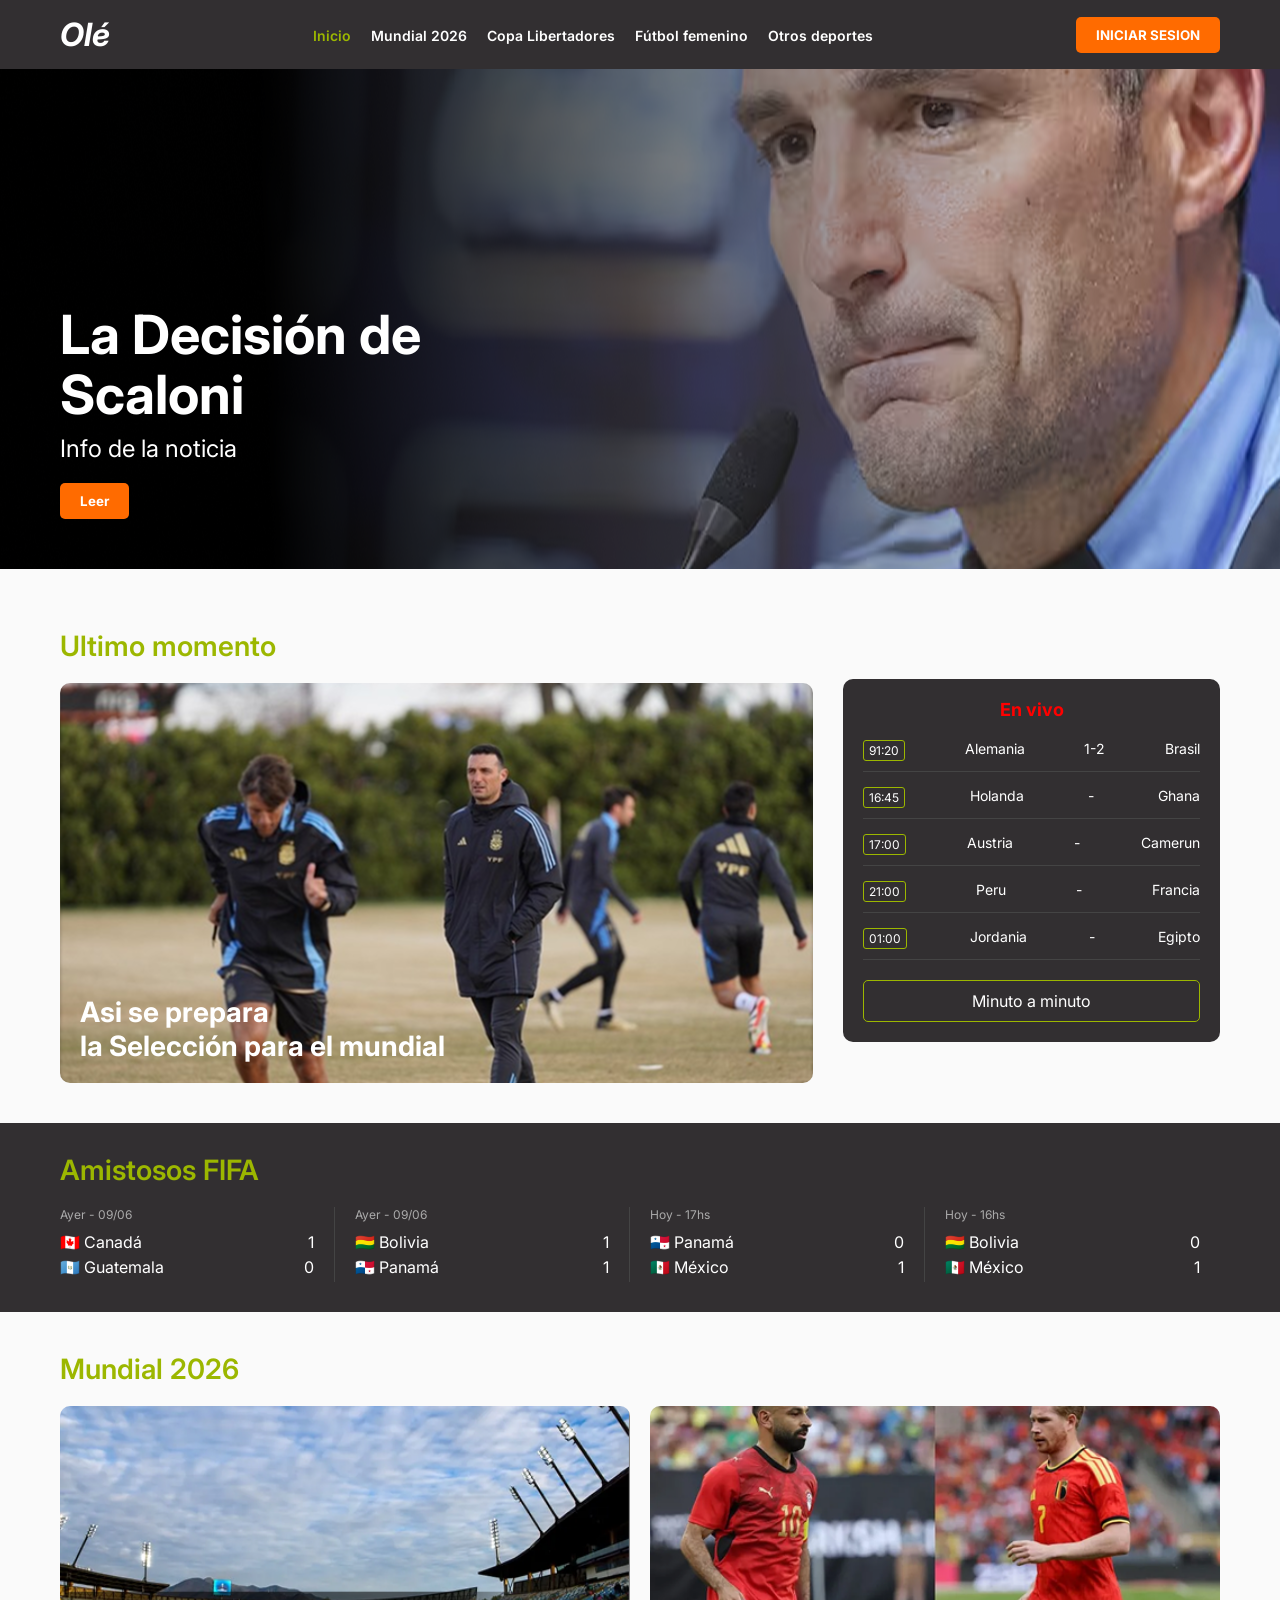
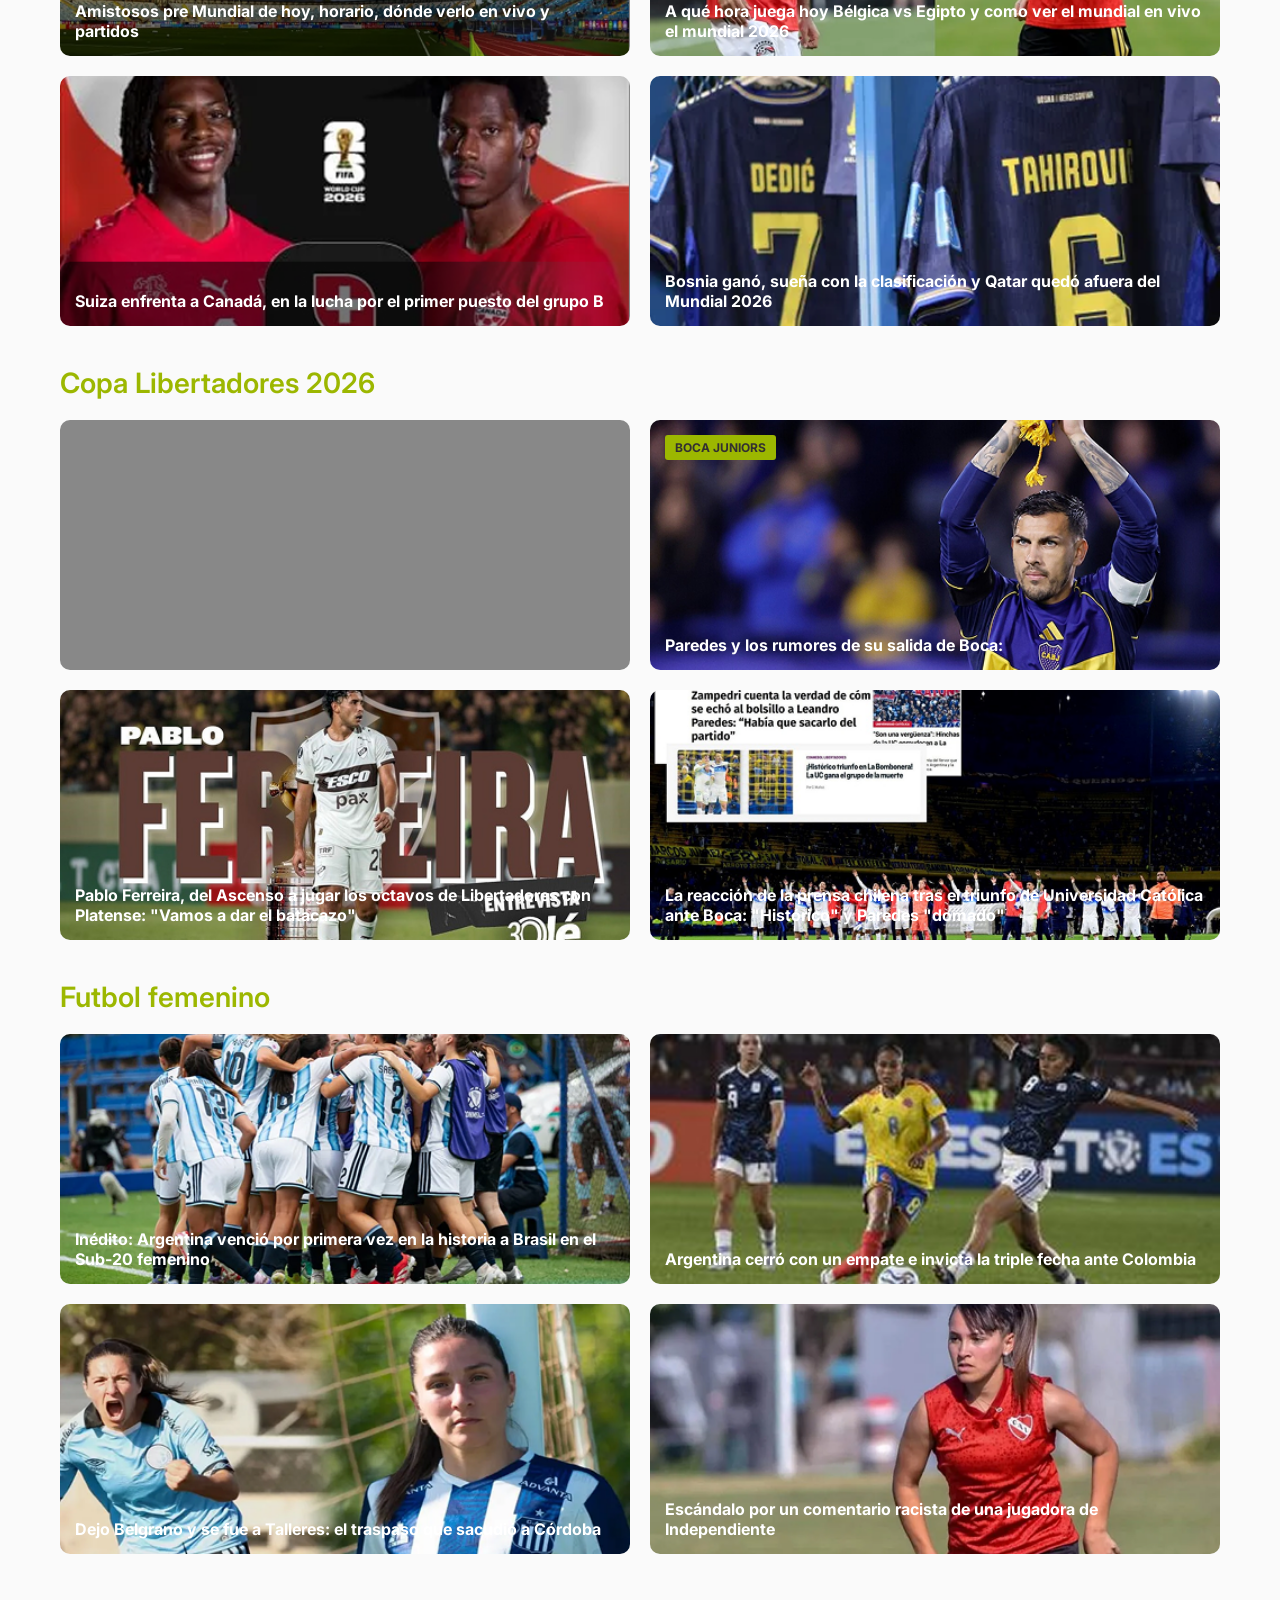
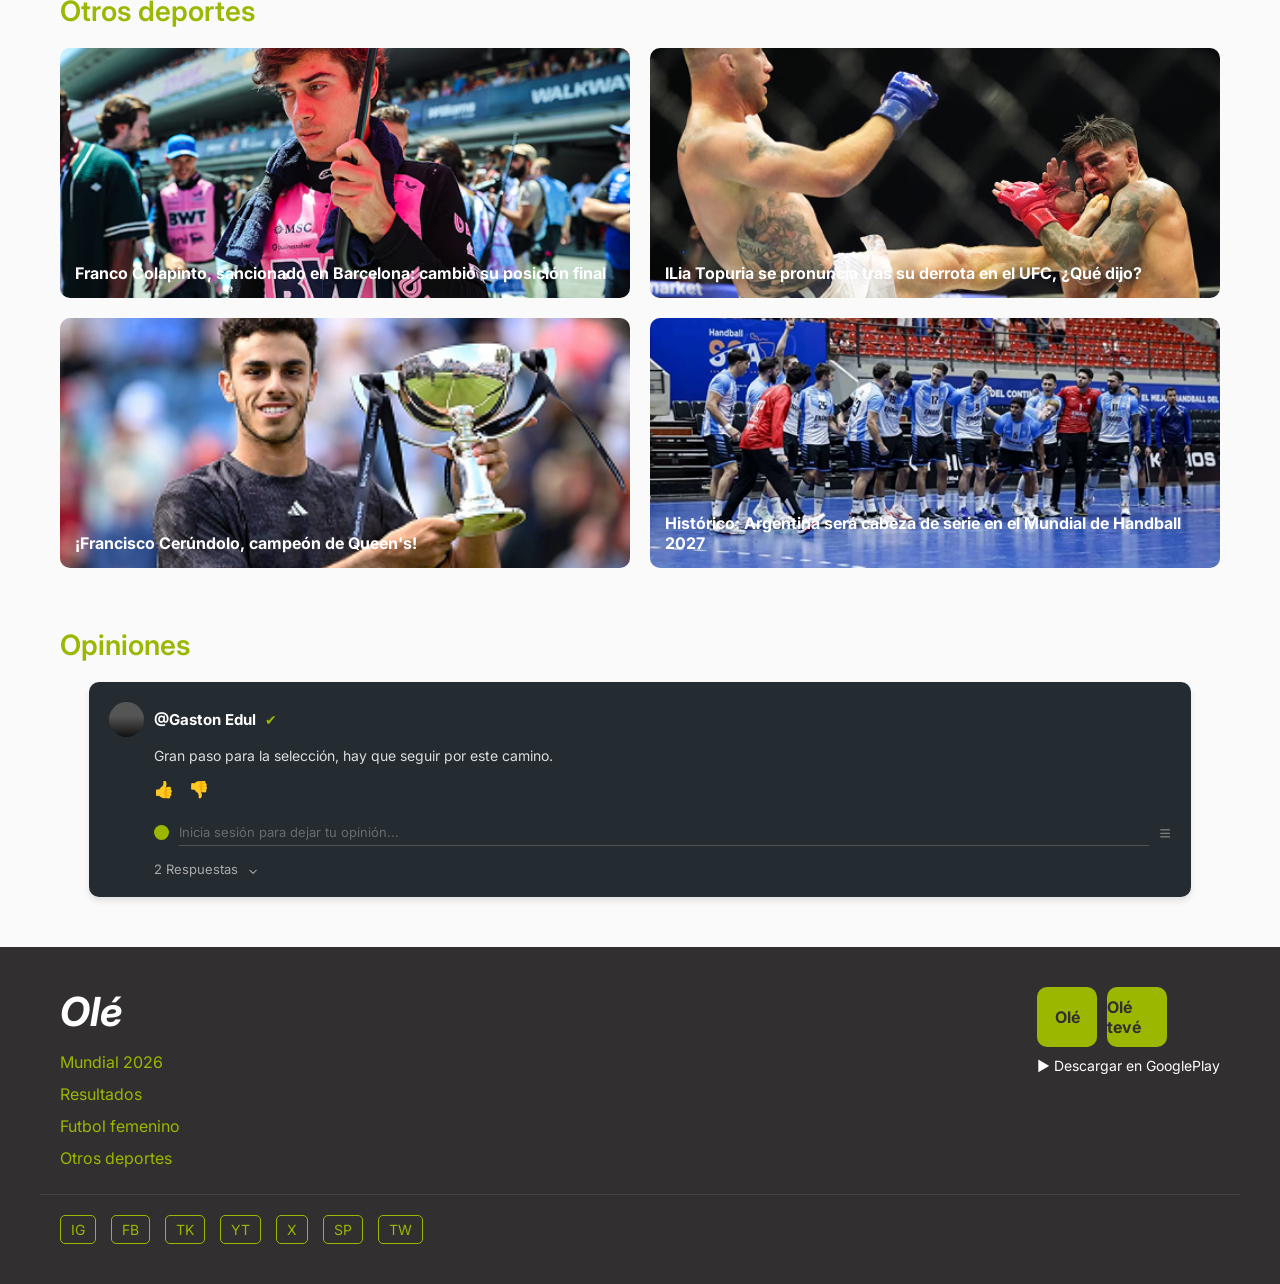
==== commit bbaa6a16: "Update index.html" ====
--- a/OleWEB-main/OleWEB-main/DiarioOle/index.html
+++ b/OleWEB-main/OleWEB-main/DiarioOle/index.html
@@ -12,7 +12,7 @@
     <header class="main-header">
         <div class="container header-container">
             <div class="hamburger-menu" onclick="toggleMenu()">☰</div>
-        <div class="logo" onclick="window.location.href='index.html'">Olé</div>
+            <div class="logo">Olé</div>
             <nav class="main-nav" id="mainNav">
                 <ul>
                     <li><a href="index.html" class="active">Inicio</a></li>
@@ -106,22 +106,22 @@
         <section class="category-section">
             <h2 class="section-title">Mundial 2026</h2>
             <div class="grid-2-col">
-                <div class="news-card img-placeholder" style="background-image: url('img/mundial1.jpg');">
+                <div class="news-card img-placeholder" style="background-image: url('img/mundial1.png');">
                     <div class="card-overlay">
                         <h4>Amistosos pre Mundial de hoy, horario, dónde verlo en vivo y partidos</h4>
                     </div>
                 </div>
-                <div class="news-card img-placeholder" style="background-image: url('img/mundial2.jpg');">
+                <div class="news-card img-placeholder" style="background-image: url('img/mundial2.png');">
                     <div class="card-overlay">
                         <h4>A qué hora juega hoy Bélgica vs Egipto y como ver el mundial en vivo el mundial 2026</h4>
                     </div>
                 </div>
-                <div class="news-card img-placeholder" style="background-image: url('img/mundial3.jpg');">
+                <div class="news-card img-placeholder" style="background-image: url('img/mundial3.png');">
                     <div class="card-overlay">
                         <h4>Suiza enfrenta a Canadá, en la lucha por el primer puesto del grupo B</h4>
                     </div>
                 </div>
-                <div class="news-card img-placeholder" style="background-image: url('img/mundial4.jpg');">
+                <div class="news-card img-placeholder" style="background-image: url('img/mundial4.png');">
                     <div class="card-overlay">
                         <h4>Bosnia ganó, sueña con la clasificación y Qatar quedó afuera del Mundial 2026</h4>
                     </div>
@@ -132,20 +132,20 @@
         <section class="category-section">
             <h2 class="section-title">Copa Libertadores 2026</h2>
             <div class="grid-2-col">
-                <div class="news-card img-placeholder" style="background-image: url('img/libertadores1.jpg');">
-                </div>
-                <div class="news-card img-placeholder" style="background-image: url('img/libertadores2.jpg');">
+                <div class="news-card img-placeholder" style="background-image: url('img/group 20.png');">
+                </div>
+                <div class="news-card img-placeholder" style="background-image: url('img/libertadores2.png');">
                     <span class="badge">BOCA JUNIORS</span>
                     <div class="card-overlay">
                         <h4>Paredes y los rumores de su salida de Boca:</h4>
                     </div>
                 </div>
-                <div class="news-card img-placeholder" style="background-image: url('img/libertadores3.jpg');">
+                <div class="news-card img-placeholder" style="background-image: url('img/libertadores3.png');">
                     <div class="card-overlay">
                         <h4>Pablo Ferreira, del Ascenso a jugar los octavos de Libertadores con Platense: "Vamos a dar el batacazo"</h4>
                     </div>
                 </div>
-                <div class="news-card img-placeholder" style="background-image: url('img/libertadores4.jpg');">
+                <div class="news-card img-placeholder" style="background-image: url('img/libertadores4.png');">
                     <div class="card-overlay">
                         <h4>La reacción de la prensa chilena tras el triunfo de Universidad Católica ante Boca: "Histórico" y Paredes "domado"</h4>
                     </div>
@@ -156,22 +156,22 @@
         <section class="category-section">
             <h2 class="section-title">Futbol femenino</h2>
             <div class="grid-2-col">
-                <div class="news-card img-placeholder" style="background-image: url('img/fem1.jpg');">
+                <div class="news-card img-placeholder" style="background-image: url('img/image 16.png');">
                     <div class="card-overlay">
                         <h4>Inédito: Argentina venció por primera vez en la historia a Brasil en el Sub-20 femenino</h4>
                     </div>
                 </div>
-                <div class="news-card img-placeholder" style="background-image: url('img/fem2.jpg');">
+                <div class="news-card img-placeholder" style="background-image: url('img/image 68.png');">
                     <div class="card-overlay">
                         <h4>Argentina cerró con un empate e invicta la triple fecha ante Colombia</h4>
                     </div>
                 </div>
-                <div class="news-card img-placeholder" style="background-image: url('img/fem3.jpg');">
+                <div class="news-card img-placeholder" style="background-image: url('img/fem3.png');">
                     <div class="card-overlay">
                         <h4>Dejo Belgrano y se fue a Talleres: el traspaso que sacudió a Córdoba</h4>
                     </div>
                 </div>
-                <div class="news-card img-placeholder" style="background-image: url('img/fem4.jpg');">
+                <div class="news-card img-placeholder" style="background-image: url('img/fem4.png');">
                     <div class="card-overlay">
                         <h4>Escándalo por un comentario racista de una jugadora de Independiente</h4>
                     </div>
@@ -182,22 +182,22 @@
         <section class="category-section">
             <h2 class="section-title">Otros deportes</h2>
             <div class="grid-2-col">
-                <div class="news-card img-placeholder" style="background-image: url('img/otros1.jpg');">
+                <div class="news-card img-placeholder" style="background-image: url('img/image\ 69.png');">
                     <div class="card-overlay">
                         <h4>Franco Colapinto, sancionado en Barcelona: cambió su posición final</h4>
                     </div>
                 </div>
-                <div class="news-card img-placeholder" style="background-image: url('img/otros2.jpg');">
+                <div class="news-card img-placeholder" style="background-image: url('img/image 70.png');">
                     <div class="card-overlay">
                         <h4>ILia Topuria se pronuncia tras su derrota en el UFC, ¿Qué dijo?</h4>
                     </div>
                 </div>
-                <div class="news-card img-placeholder" style="background-image: url('img/otros3.jpg');">
+                <div class="news-card img-placeholder" style="background-image: url('img/cerun.png');">
                     <div class="card-overlay">
                         <h4>¡Francisco Cerúndolo, campeón de Queen's!</h4>
                     </div>
                 </div>
-                <div class="news-card img-placeholder" style="background-image: url('img/otros4.jpg');">
+                <div class="news-card img-placeholder" style="background-image: url('img/image 98.png');">
                     <div class="card-overlay">
                         <h4>Histórico: Argentina será cabeza de serie en el Mundial de Handball 2027</h4>
                     </div>
@@ -219,8 +219,7 @@
                 </div>
                 <p class="comment-text">Gran paso para la selección, hay que seguir por este camino.</p>
                 <div class="comment-actions">
-                    <span class="icon" onclick="handleReaction(this, 'like')">👍</span> 
-                    <span class="icon" onclick="handleReaction(this, 'dislike')">👎</span>
+                    <span class="icon">👍</span> <span class="icon">👎</span>
                 </div>
             </div>
             
@@ -242,7 +241,7 @@
     <footer class="main-footer">
         <div class="container footer-grid">
             <div class="footer-links">
-                <div class="logo-footer" onclick="window.location.href='index.html'">Olé</div>
+                <div class="logo-footer">Olé</div>
                 <ul>
                     <li><a href="mundial2026.html">Mundial 2026</a></li>
                     <li><a href="copalibertadores.html">Resultados</a></li>
@@ -360,6 +359,7 @@
 
         function doLogin(event) {
             event.preventDefault(); 
+            // Capturamos dinámicamente el nombre escrito
             const inputs = event.target.querySelectorAll('input[type="text"]');
             let nameVal = "Usuario";
             if(inputs.length > 0) nameVal = inputs[0].value;
@@ -367,6 +367,7 @@
             localStorage.setItem('ole_user_logged', 'true');
             localStorage.setItem('ole_user_name', nameVal);
             
+            // Creamos las iniciales
             const words = nameVal.trim().split(' ');
             let initials = '';
             if (words.length > 1) {
@@ -380,11 +381,6 @@
             toggleLoginModal();
         }
 
-        function doLogout() {
-            localStorage.removeItem('ole_user_logged');
-            location.reload();
-        }
-
         function enableUserSession() {
             const loginBtn = document.getElementById('login-btn-container');
             const userProfile = document.getElementById('user-profile-container');
@@ -401,7 +397,11 @@
             const restrictedInputs = document.querySelectorAll('.restricted-input');
             restrictedInputs.forEach(input => {
                 input.disabled = false;
-                input.placeholder = "Deja tu opinión..."; 
+                if(input.closest('.chat-input-box-dark')) {
+                    input.placeholder = "Escribe un mensaje..."; 
+                } else {
+                    input.placeholder = "Deja tu opinión..."; 
+                }
             });
 
             const avatars = document.querySelectorAll('.input-avatar-placeholder');
@@ -415,33 +415,6 @@
                 avatar.style.fontWeight = 'bold';
                 avatar.style.color = 'var(--bg-dark)';
             });
-        }
-
-        function handleReaction(element, type) {
-            if (localStorage.getItem('ole_user_logged') !== 'true') {
-                alert("Debes iniciar sesión para reaccionar a los comentarios.");
-                return;
-            }
-            
-            const parent = element.parentElement;
-            const likeBtn = parent.children[0];
-            const dislikeBtn = parent.children[1];
-
-            if (type === 'like') {
-                if (element.classList.contains('active-like')) {
-                    element.classList.remove('active-like');
-                } else {
-                    element.classList.add('active-like');
-                    dislikeBtn.classList.remove('active-dislike');
-                }
-            } else {
-                if (element.classList.contains('active-dislike')) {
-                    element.classList.remove('active-dislike');
-                } else {
-                    element.classList.add('active-dislike');
-                    likeBtn.classList.remove('active-like');
-                }
-            }
         }
 
         function handleCommentSubmit(event, inputElement) {
@@ -463,17 +436,13 @@
                 newComment.style.alignItems = 'flex-start';
                 
                 newComment.innerHTML = `
-                    <span style="color: #666; font-size: 12px; margin-top: 5px; min-width: 35px;">${timeStr}</span>
-                    <div style="width: 100%;">
+                    <span style="color: #666; font-size: 12px; margin-top: 5px;">${timeStr}</span>
+                    <div>
                         <div style="display: flex; align-items: center; gap: 10px;">
                             <div style="width: 25px; height: 25px; background-color: var(--text-green); border-radius: 50%; display: flex; align-items: center; justify-content: center; font-size: 10px; color: var(--bg-dark); font-weight: bold;">${userInitials}</div>
                             <strong style="color: white; font-size: 14px;">${userName}</strong>
                         </div>
                         <p style="color: #ccc; font-size: 14px; margin: 5px 0 0 35px;">${text}</p>
-                        <div class="comment-actions" style="margin-bottom: 0; padding-left: 35px; margin-top: 10px;">
-                            <span class="icon" onclick="handleReaction(this, 'like')">👍</span> 
-                            <span class="icon" onclick="handleReaction(this, 'dislike')">👎</span>
-                        </div>
                     </div>
                 `;
                 
@@ -483,4 +452,4 @@
         }
     </script>
 </body>
-</html>+</html>
